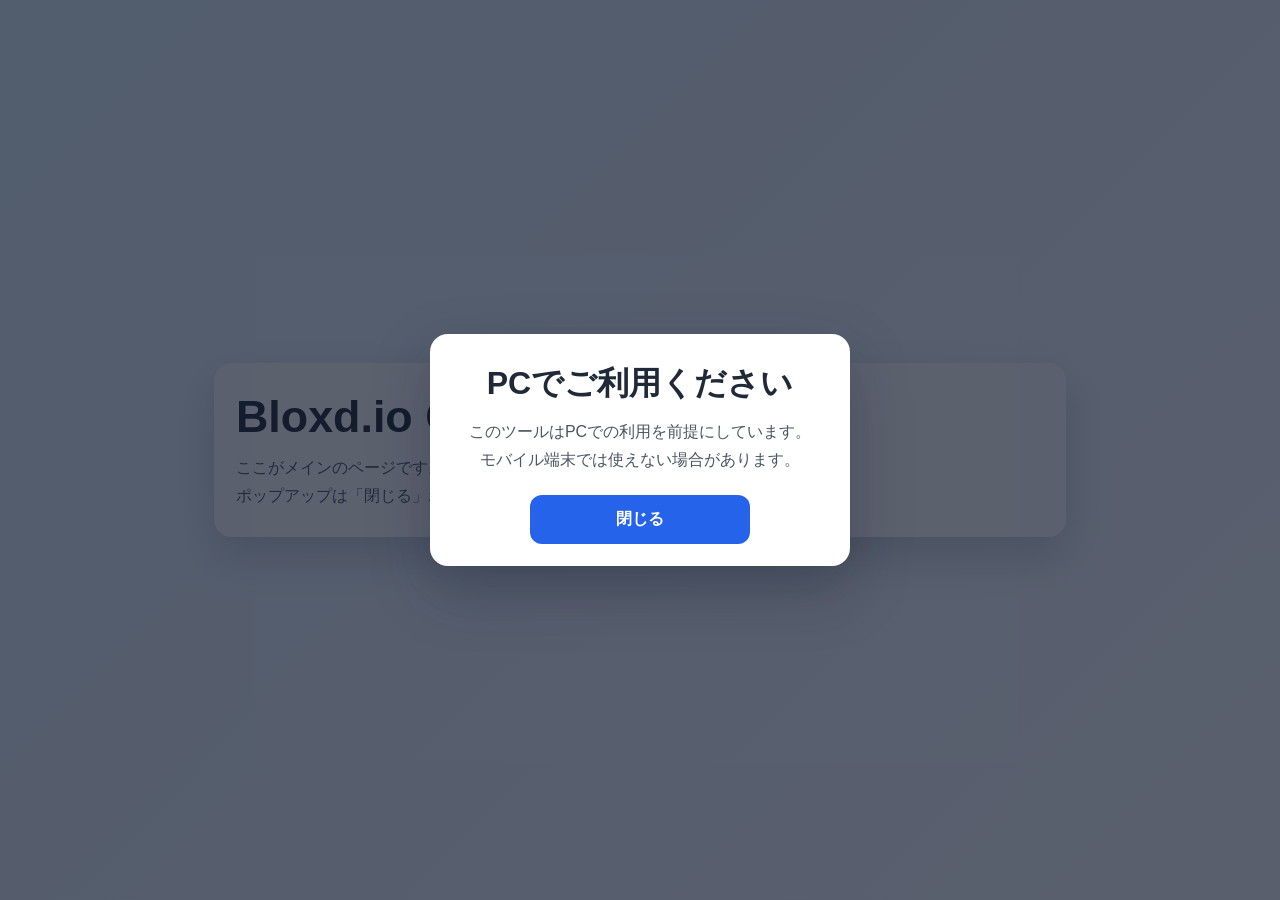
==== index.html @ bf08fa26 "Add a mobile-friendly closable popup warning without Esc key reliance" ====
<!doctype html>
<html lang="ja">
  <head>
    <meta charset="UTF-8" />
    <meta name="viewport" content="width=device-width, initial-scale=1.0" />
    <title>Bloxd.io Chat Translator</title>
    <style>
      :root {
        --bg1: #e0f2fe;
        --bg2: #f8fafc;
        --panel: #ffffff;
        --text: #1f2937;
        --muted: #4b5563;
        --accent: #2563eb;
        --accent-dark: #1d4ed8;
        --shadow: rgba(15, 23, 42, 0.18);
      }

      * { box-sizing: border-box; }

      html, body {
        margin: 0;
        padding: 0;
        width: 100%;
        min-height: 100%;
        font-family: -apple-system, BlinkMacSystemFont, "Segoe UI", sans-serif;
        background: linear-gradient(135deg, var(--bg1), var(--bg2));
        color: var(--text);
      }

      body {
        min-height: 100vh;
        display: flex;
        align-items: center;
        justify-content: center;
      }

      .app {
        width: min(100%, 900px);
        padding: 24px;
      }

      .card {
        background: rgba(255,255,255,0.9);
        border-radius: 18px;
        box-shadow: 0 20px 45px var(--shadow);
        padding: 28px 22px;
      }

      h1 {
        margin: 0 0 12px;
        font-size: clamp(1.8rem, 4vw, 2.8rem);
      }

      p {
        margin: 0;
        color: var(--muted);
        font-size: 1rem;
        line-height: 1.7;
      }

      .overlay {
        position: fixed;
        inset: 0;
        background: rgba(15, 23, 42, 0.68);
        display: flex;
        align-items: center;
        justify-content: center;
        padding: 20px;
        z-index: 9999;
      }

      .overlay.hidden {
        display: none;
      }

      .modal {
        width: min(420px, 100%);
        background: var(--panel);
        border-radius: 18px;
        box-shadow: 0 24px 60px rgba(15, 23, 42, 0.28);
        padding: 28px 22px 22px;
        text-align: center;
      }

      .modal h2 {
        margin: 0 0 12px;
        font-size: clamp(1.5rem, 4vw, 2rem);
        color: var(--text);
      }

      .modal p {
        margin: 0 0 22px;
        color: var(--muted);
      }

      .close-btn {
        display: inline-block;
        width: 100%;
        max-width: 220px;
        border: none;
        border-radius: 12px;
        background: var(--accent);
        color: #fff;
        font-size: 1rem;
        font-weight: 700;
        padding: 14px 18px;
        cursor: pointer;
        transition: background 0.2s ease, transform 0.12s ease;
        -webkit-tap-highlight-color: transparent;
      }

      .close-btn:active {
        transform: scale(0.98);
      }

      .close-btn:hover {
        background: var(--accent-dark);
      }
    </style>
  </head>
  <body>
    <div id="popup" class="overlay" aria-live="assertive">
      <div class="modal" role="dialog" aria-modal="true" aria-labelledby="popup-title">
        <h2 id="popup-title">PCでご利用ください</h2>
        <p>
          このツールはPCでの利用を前提にしています。<br />
          モバイル端末では使えない場合があります。
        </p>
        <button id="closePopup" class="close-btn" type="button">閉じる</button>
      </div>
    </div>

    <main class="app">
      <div class="card">
        <h1>Bloxd.io Chat Translator</h1>
        <p>
          ここがメインのページです。<br />
          ポップアップは「閉じる」ボタンで閉じられます。
        </p>
      </div>
    </main>

    <script>
      const popup = document.getElementById('popup');
      const closePopupBtn = document.getElementById('closePopup');

      function hidePopup() {
        popup.classList.add('hidden');
      }

      closePopupBtn.addEventListener('click', hidePopup);

      // モバイルではEscキーがないのでボタンのみで閉じられる設計にしています
      popup.addEventListener('click', (event) => {
        if (event.target === popup) {
          hidePopup();
        }
      });
    </script>
  </body>
</html>
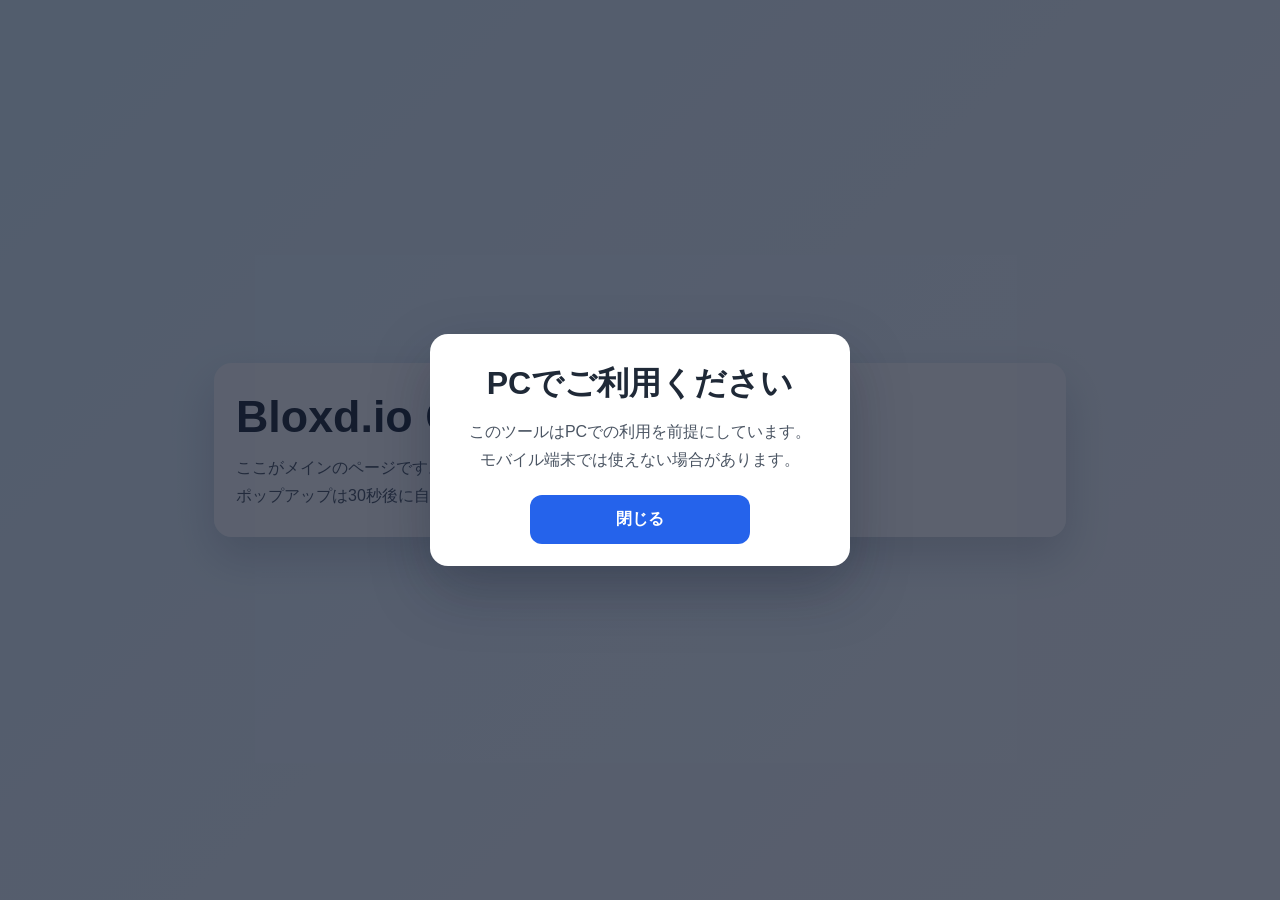
==== commit db864f40: "Make the warning popup disappear automatically after 30 seconds while keeping manual close support" ====
--- a/index.html
+++ b/index.html
@@ -136,7 +136,7 @@
         <h1>Bloxd.io Chat Translator</h1>
         <p>
           ここがメインのページです。<br />
-          ポップアップは「閉じる」ボタンで閉じられます。
+          ポップアップは30秒後に自動で閉じます。
         </p>
       </div>
     </main>
@@ -144,19 +144,26 @@
     <script>
       const popup = document.getElementById('popup');
       const closePopupBtn = document.getElementById('closePopup');
+      let hideTimer = null;
 
       function hidePopup() {
         popup.classList.add('hidden');
+        if (hideTimer) {
+          clearTimeout(hideTimer);
+        }
       }
 
       closePopupBtn.addEventListener('click', hidePopup);
 
-      // モバイルではEscキーがないのでボタンのみで閉じられる設計にしています
       popup.addEventListener('click', (event) => {
         if (event.target === popup) {
           hidePopup();
         }
       });
+
+      hideTimer = setTimeout(() => {
+        hidePopup();
+      }, 30000);
     </script>
   </body>
 </html>
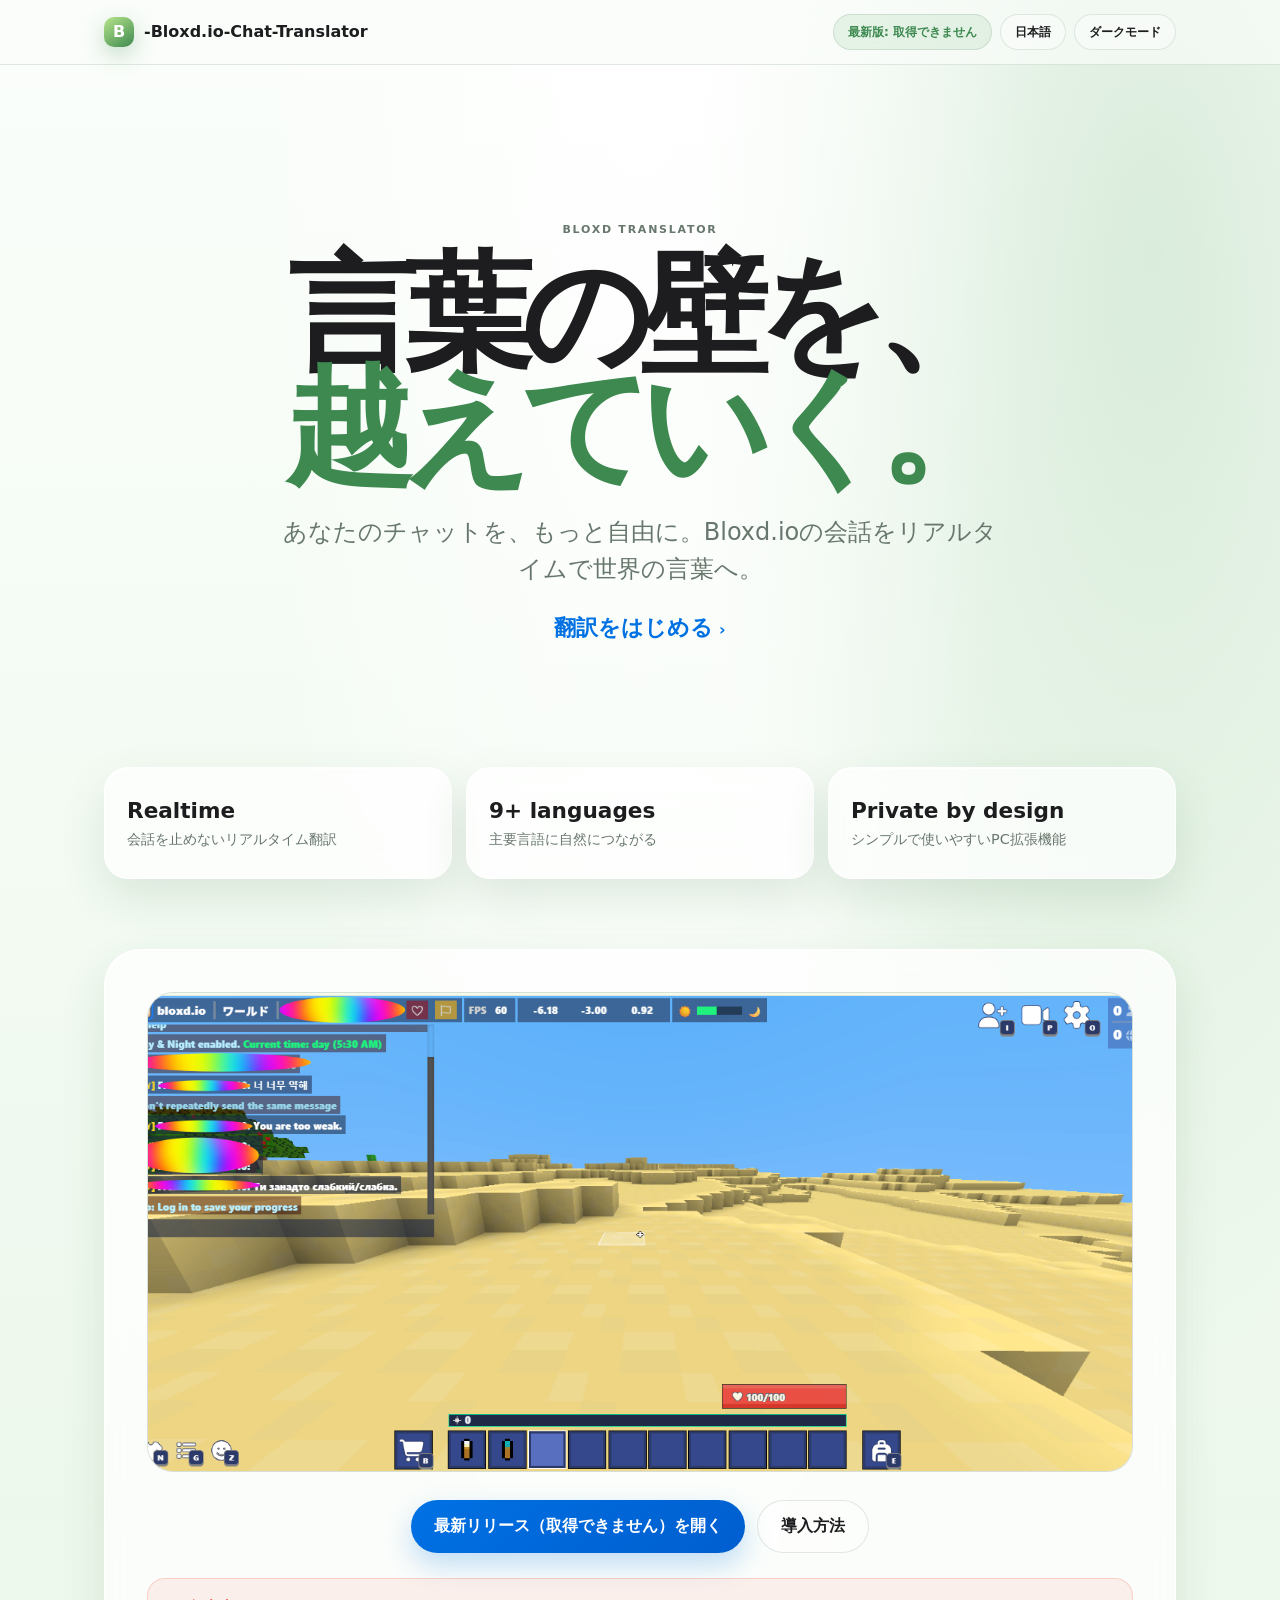
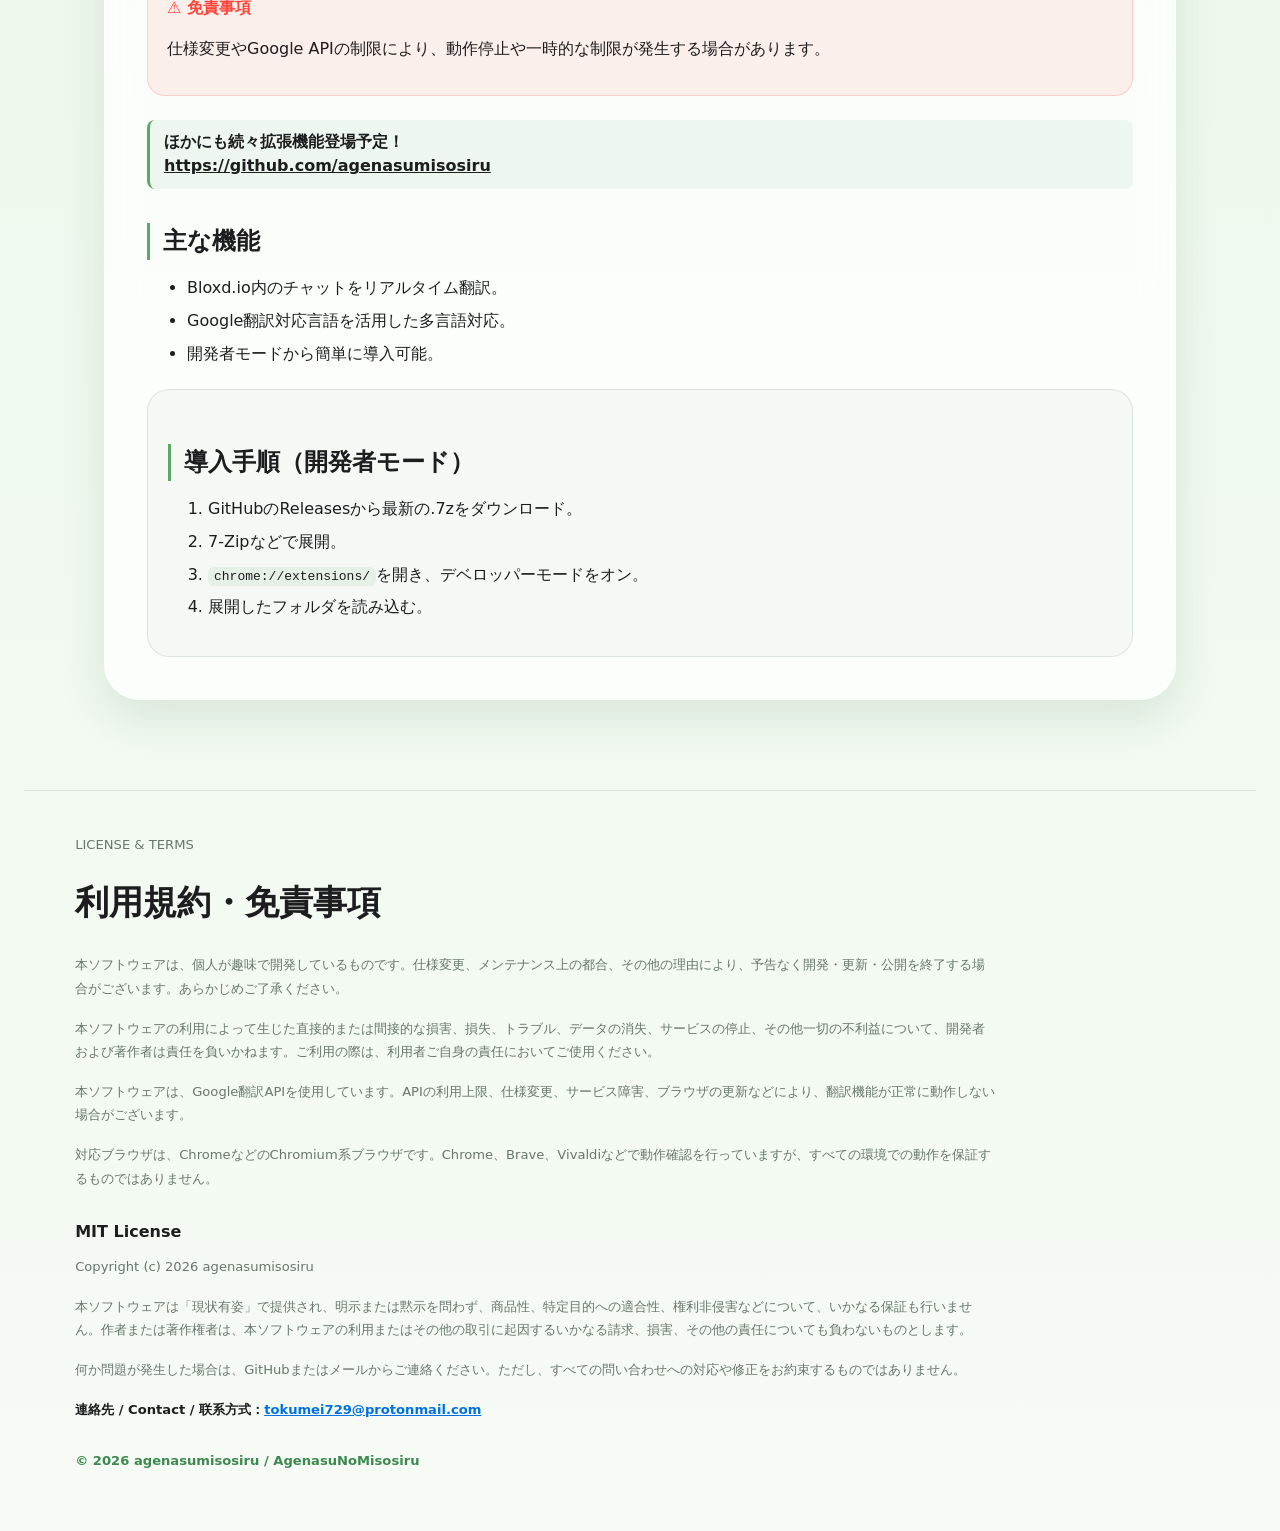
==== commit ec0ee7b5: "Refactor index.html for improved layout and design Updated HTML structure and styles for Bloxd.io Ch" ====
--- a/index.html
+++ b/index.html
@@ -1,169 +1 @@
-<!doctype html>
-<html lang="ja">
-  <head>
-    <meta charset="UTF-8" />
-    <meta name="viewport" content="width=device-width, initial-scale=1.0" />
-    <title>Bloxd.io Chat Translator</title>
-    <style>
-      :root {
-        --bg1: #e0f2fe;
-        --bg2: #f8fafc;
-        --panel: #ffffff;
-        --text: #1f2937;
-        --muted: #4b5563;
-        --accent: #2563eb;
-        --accent-dark: #1d4ed8;
-        --shadow: rgba(15, 23, 42, 0.18);
-      }
-
-      * { box-sizing: border-box; }
-
-      html, body {
-        margin: 0;
-        padding: 0;
-        width: 100%;
-        min-height: 100%;
-        font-family: -apple-system, BlinkMacSystemFont, "Segoe UI", sans-serif;
-        background: linear-gradient(135deg, var(--bg1), var(--bg2));
-        color: var(--text);
-      }
-
-      body {
-        min-height: 100vh;
-        display: flex;
-        align-items: center;
-        justify-content: center;
-      }
-
-      .app {
-        width: min(100%, 900px);
-        padding: 24px;
-      }
-
-      .card {
-        background: rgba(255,255,255,0.9);
-        border-radius: 18px;
-        box-shadow: 0 20px 45px var(--shadow);
-        padding: 28px 22px;
-      }
-
-      h1 {
-        margin: 0 0 12px;
-        font-size: clamp(1.8rem, 4vw, 2.8rem);
-      }
-
-      p {
-        margin: 0;
-        color: var(--muted);
-        font-size: 1rem;
-        line-height: 1.7;
-      }
-
-      .overlay {
-        position: fixed;
-        inset: 0;
-        background: rgba(15, 23, 42, 0.68);
-        display: flex;
-        align-items: center;
-        justify-content: center;
-        padding: 20px;
-        z-index: 9999;
-      }
-
-      .overlay.hidden {
-        display: none;
-      }
-
-      .modal {
-        width: min(420px, 100%);
-        background: var(--panel);
-        border-radius: 18px;
-        box-shadow: 0 24px 60px rgba(15, 23, 42, 0.28);
-        padding: 28px 22px 22px;
-        text-align: center;
-      }
-
-      .modal h2 {
-        margin: 0 0 12px;
-        font-size: clamp(1.5rem, 4vw, 2rem);
-        color: var(--text);
-      }
-
-      .modal p {
-        margin: 0 0 22px;
-        color: var(--muted);
-      }
-
-      .close-btn {
-        display: inline-block;
-        width: 100%;
-        max-width: 220px;
-        border: none;
-        border-radius: 12px;
-        background: var(--accent);
-        color: #fff;
-        font-size: 1rem;
-        font-weight: 700;
-        padding: 14px 18px;
-        cursor: pointer;
-        transition: background 0.2s ease, transform 0.12s ease;
-        -webkit-tap-highlight-color: transparent;
-      }
-
-      .close-btn:active {
-        transform: scale(0.98);
-      }
-
-      .close-btn:hover {
-        background: var(--accent-dark);
-      }
-    </style>
-  </head>
-  <body>
-    <div id="popup" class="overlay" aria-live="assertive">
-      <div class="modal" role="dialog" aria-modal="true" aria-labelledby="popup-title">
-        <h2 id="popup-title">PCでご利用ください</h2>
-        <p>
-          このツールはPCでの利用を前提にしています。<br />
-          モバイル端末では使えない場合があります。
-        </p>
-        <button id="closePopup" class="close-btn" type="button">閉じる</button>
-      </div>
-    </div>
-
-    <main class="app">
-      <div class="card">
-        <h1>Bloxd.io Chat Translator</h1>
-        <p>
-          ここがメインのページです。<br />
-          ポップアップは30秒後に自動で閉じます。
-        </p>
-      </div>
-    </main>
-
-    <script>
-      const popup = document.getElementById('popup');
-      const closePopupBtn = document.getElementById('closePopup');
-      let hideTimer = null;
-
-      function hidePopup() {
-        popup.classList.add('hidden');
-        if (hideTimer) {
-          clearTimeout(hideTimer);
-        }
-      }
-
-      closePopupBtn.addEventListener('click', hidePopup);
-
-      popup.addEventListener('click', (event) => {
-        if (event.target === popup) {
-          hidePopup();
-        }
-      });
-
-      hideTimer = setTimeout(() => {
-        hidePopup();
-      }, 30000);
-    </script>
-  </body>
-</html>
+<!doctype html><html lang="ja" data-lang="ja" data-theme="light"><head><meta charset="UTF-8"><meta name="viewport" content="width=device-width,initial-scale=1"><meta name="description" content="Bloxd.io Chat Translator - Bloxd.ioのチャット翻訳拡張機能"><title>Bloxd Translator</title><style>:root{--ink:#1d1d1f;--muted:#68776d;--bg:#f6fbf5;--surface:#fffB;--line:#1c4e2a1f;--grass:#5da866;--dark:#3d8950;--blue:#0071e3;--danger:#ff453a;--shadow:#275d321f}html[data-theme=dark]{--ink:#f5f5f7;--muted:#a7b7aa;--bg:#0b160e;--surface:#1c231dC7;--line:#dcffe125;--grass:#78c783;--dark:#4da85c;--shadow:#0000006b}*{box-sizing:border-box}html{scroll-behavior:smooth}body{margin:0;color:var(--ink);font-family:system-ui,-apple-system,"Segoe UI",sans-serif;line-height:1.55;background:radial-gradient(ellipse at 50% -12%,#fff,transparent 45%),radial-gradient(ellipse at 90% 8%,#5da86633,transparent 28%),linear-gradient(180deg,#fbfefb,#edf8ec 48%,var(--bg))}html[data-theme=dark] body{background:radial-gradient(ellipse at 90% 5%,#5da86633,transparent 30%),var(--bg)}body:before{content:"";position:fixed;inset:0;pointer-events:none;opacity:.12;background-image:radial-gradient(#14461e2e .6px,transparent .6px);background-size:6px 6px}a{color:inherit}button{font:inherit}img{display:block;max-width:100%}nav{position:sticky;top:0;z-index:20;background:#fafcfaad;border-bottom:1px solid var(--line);backdrop-filter:blur(18px)}html[data-theme=dark] nav{background:#080f0ab3}.nav-c{max-width:1120px;min-height:64px;margin:auto;padding:10px 24px;display:flex;align-items:center;justify-content:space-between;gap:12px}.brand{display:flex;align-items:center;gap:10px;font-weight:700}.brand-mark{display:grid;place-items:center;width:30px;height:30px;border-radius:10px;color:#fff;background:linear-gradient(145deg,#b6e58a,var(--dark));box-shadow:0 8px 22px #3d89504a}.nav-btns{display:flex;align-items:center;gap:8px;flex-wrap:wrap;justify-content:flex-end}.toggle,.latest{padding:8px 14px;border:1px solid var(--line);border-radius:999px;color:var(--ink);background:#fff6;font-size:12px;font-weight:600}.toggle{cursor:pointer;position:relative}.toggle:hover{background:#f0f0f0}.lang-menu{position:absolute;top:100%;right:0;margin-top:6px;background:var(--surface);border:1px solid var(--line);border-radius:12px;box-shadow:0 8px 24px var(--shadow);min-width:140px;z-index:1000;display:none}.lang-menu.active{display:block}.lang-option{display:block;width:100%;padding:10px 14px;border:none;background:none;color:var(--ink);text-align:left;cursor:pointer;font-size:12px;font-weight:500;transition:background .2s}.lang-option:hover{background:var(--line)}.lang-option.selected{background:var(--grass);color:#fff}.latest{color:var(--dark);background:#5da8661f;white-space:nowrap}.wrap{max-width:1120px;margin:auto}.hero{min-height:min(78vh,780px);padding:clamp(100px,16vh,190px) 24px 110px;text-align:center;display:grid;place-items:center;align-content:center}.eyebrow{margin:0 0 20px;color:var(--muted);font-size:11px;font-weight:700;letter-spacing:.16em}.hero h1{max-width:1000px;margin:0;font-size:clamp(3.5rem,10vw,9rem);line-height:.88;letter-spacing:-.09em}.hero h1 em{display:block;color:var(--dark);font-style:normal}.hero-copy{max-width:720px;margin:30px auto 22px;color:var(--muted);font-size:clamp(1.1rem,2.2vw,1.5rem)}.hero-link{color:var(--blue);font-weight:600;text-decoration:none}.hero-link span{font-size:1.4em}.feature-band{display:grid;grid-template-columns:repeat(3,1fr);gap:14px;padding:0 24px 70px}.stat,.card{border:1px solid #fffC;border-radius:24px;background:var(--surface);box-shadow:0 18px 45px var(--shadow),inset 0 1px #fffE;backdrop-filter:blur(16px)}.stat{padding:26px 22px}.stat strong{display:block;font-size:1.35rem}.stat span{color:var(--muted);font-size:.9rem}.card{margin:0 24px 90px;padding:clamp(20px,4vw,42px);border-radius:36px}.slide-box{position:relative;height:clamp(240px,42vw,480px);overflow:hidden;border-radius:26px;margin-bottom:28px;background:#0000000a;border:1px solid var(--line)}.slide-box img{position:absolute;inset:0;width:100%;height:100%;object-fit:cover;opacity:0;transition:opacity .8s}.slide-box img.active{opacity:1}.cta-row{display:flex;justify-content:center;flex-wrap:wrap;gap:12px;margin-bottom:25px}.btn{display:inline-flex;align-items:center;justify-content:center;padding:13px 23px;border-radius:999px;text-decoration:none;font-weight:700}.primary{color:#fff;background:linear-gradient(135deg,var(--blue),#005ecf);box-shadow:0 12px 28px #0071e33d}.secondary{border:1px solid var(--line);background:#fff6}.warn{padding:17px 19px;margin:24px 0;border-radius:18px;background:#ff453a14;border:1px solid #ff453a33}.warn strong{display:block;color:var(--danger)}h2{margin:34px 0 13px;padding-left:13px;border-left:3px solid var(--grass)}li{margin:8px 0}.install-list{margin-top:22px;padding:20px;border:1px solid var(--line);border-radius:22px;background:#00000006}code{padding:2px 6px;border-radius:6px;background:#5da8661c}.future-note{margin-top:18px;padding:10px 14px;border-left:3px solid var(--grass);border-radius:8px;background:#5da86614;color:var(--ink);font-weight:600}.site-footer{margin:0 24px 34px;padding:42px clamp(22px,4vw,54px) 8px;border-top:1px solid var(--line);color:var(--muted);font-size:.82rem;line-height:1.8}.site-footer h2{margin:0 0 20px;padding:0;border:0;color:var(--ink);font-size:clamp(1.5rem,3vw,2.1rem)}.site-footer h3{margin:28px 0 8px;color:var(--ink);font-size:1rem}.site-footer p{max-width:920px;margin:0 0 16px}.copyright{margin-top:28px!important;color:var(--dark);font-weight:600}.contact{color:var(--ink);font-weight:600}.contact a{color:var(--blue)}html[data-lang=ja] .lang-en,html[data-lang=ja] .lang-zh,html[data-lang=en] .lang-ja,html[data-lang=en] .lang-zh,html[data-lang=zh] .lang-ja,html[data-lang=zh] .lang-en{display:none!important}@media(max-width:700px){.nav-c{justify-content:center}.feature-band{grid-template-columns:1fr;padding-inline:16px}.card,.site-footer{margin-inline:16px}.card{padding:18px}.cta-row{flex-direction:column}.btn{width:100%}.hero{min-height:72vh;padding-inline:16px}.hero h1{font-size:clamp(3.4rem,18vw,5.8rem)}}@media(prefers-reduced-motion:reduce){*,*:before,*:after{animation-duration:.01ms!important;transition-duration:.01ms!important}}</style></head><body><nav><div class="nav-c"><div class="brand"><span class="brand-mark">B</span><span>-Bloxd.io-Chat-Translator</span></div><div class="nav-btns"><span class="latest" id="latestBadge">最新版: 読み込み中…</span><div style="position:relative"><button class="toggle" id="langBtn">English</button><div class="lang-menu" id="langMenu"><button class="lang-option" data-lang="ja">日本語</button><button class="lang-option" data-lang="en">English</button><button class="lang-option" data-lang="zh">中文 (简体)</button><button class="lang-option" data-lang="zh-TW">中文 (繁体)</button></div></div><button class="toggle" id="modeBtn">ダークモード</button></div></div></nav><main class="wrap"><section class="hero"><p class="eyebrow">BLOXD TRANSLATOR</p><h1><span class="lang-ja">言葉の壁を、</span><span class="lang-en">Break down the</span><span class="lang-zh">打破语言</span><em><span class="lang-ja">越えていく。</span><span class="lang-en">language barrier.</span><span class="lang-zh">的壁垒。</span></em></h1><p class="hero-copy lang-ja">あなたのチャットを、もっと自由に。Bloxd.ioの会話をリアルタイムで世界の言葉へ。</p><p class="hero-copy lang-en">Your chat, without boundaries. Translate conversations in Bloxd.io into the language of your world.</p><p class="hero-copy lang-zh">无边界的聊天。将Bloxd.io中的对话实时翻译成您的语言。</p><a class="hero-link" href="#product"><span class="lang-ja">翻訳をはじめる</span><span class="lang-en">Start translating</span><span class="lang-zh">开始翻译</span> ›</a></section><section class="feature-band" id="product"><div class="stat"><strong>Realtime</strong><span class="lang-ja">会話を止めないリアルタイム翻訳</span><span class="lang-en">Real-time translation that keeps conversations moving</span><span class="lang-zh">不中断对话的实时翻译</span></div><div class="stat"><strong>9+ languages</strong><span class="lang-ja">主要言語に自然につながる</span><span class="lang-en">Connect naturally across major languages</span><span class="lang-zh">自然连接多种主要语言</span></div><div class="stat"><strong>Private by design</strong><span class="lang-ja">シンプルで使いやすいPC拡張機能</span><span class="lang-en">A simple browser extension for desktop</span><span class="lang-zh">简单易用的桌面浏览器扩展</span></div></section><section class="card"><div class="slide-box" id="slideshow"><img src="png1.png" alt="Project screenshot 1" class="active"><img src="png2.png" alt="Project screenshot 2"></div><div class="cta-row"><a id="releaseLink" href="https://github.com/agenasumisosiru/-Bloxd.io-Chat-Translator/releases/latest" target="_blank" rel="noreferrer" class="btn primary lang-ja">最新リリースを開く</a><a id="releaseLinkEn" href="https://github.com/agenasumisosiru/-Bloxd.io-Chat-Translator/releases/latest" target="_blank" rel="noreferrer" class="btn primary lang-en">Open Latest Release</a><a id="releaseLinkZh" href="https://github.com/agenasumisosiru/-Bloxd.io-Chat-Translator/releases/latest" target="_blank" rel="noreferrer" class="btn primary lang-zh">打开最新版本</a><a href="#install" class="btn secondary"><span class="lang-ja">導入方法</span><span class="lang-en">How to install</span><span class="lang-zh">安装方法</span></a></div><div class="warn"><strong class="lang-ja">⚠️ 免責事項</strong><strong class="lang-en">⚠️ Disclaimer</strong><strong class="lang-zh">⚠️ 免责声明</strong><p class="lang-ja">仕様変更やGoogle APIの制限により、動作停止や一時的な制限が発生する場合があります。</p><p class="lang-en">Due to specification changes or Google API restrictions, service interruptions or temporary limitations may occur.</p><p class="lang-zh">由于规格变更或Google API限制，可能会发生服务中断或临时限制。</p></div><div class="future-note"><span class="lang-ja">ほかにも続々拡張機能登場予定！</span><span class="lang-en">More extensions are coming soon!</span><span class="lang-zh">更多扩展功能即将推出！</span><br><a href="https://github.com/agenasumisosiru" target="_blank" rel="noreferrer">https://github.com/agenasumisosiru</a></div><h2><span class="lang-ja">主な機能</span><span class="lang-en">Key Features</span><span class="lang-zh">主要功能</span></h2><ul><li class="lang-ja">Bloxd.io内のチャットをリアルタイム翻訳。</li><li class="lang-en">Real-time translation of chats within Bloxd.io.</li><li class="lang-zh">Bloxd.io内の聊天实时翻译。</li><li class="lang-ja">Google翻訳対応言語を活用した多言語対応。</li><li class="lang-en">Multi-language support using Google Translate API.</li><li class="lang-zh">利用Google翻译支持的语言进行多语言支持。</li><li class="lang-ja">開発者モードから簡単に導入可能。</li><li class="lang-en">Easy installation from developer mode.</li><li class="lang-zh">可从开发者模式轻松安装。</li></ul><div id="install" class="install-list"><h2><span class="lang-ja">導入手順（開発者モード）</span><span class="lang-en">Installation Instructions (Developer Mode)</span><span class="lang-zh">安装步骤（开发者模式）</span></h2><ol><li class="lang-ja">GitHubのReleasesから最新の.7zをダウンロード。</li><li class="lang-en">Download the latest .7z from GitHub Releases.</li><li class="lang-zh">从GitHub版本页面下载最新的.7z文件。</li><li class="lang-ja">7-Zipなどで展開。</li><li class="lang-en">Extract it using 7-Zip or similar software.</li><li class="lang-zh">使用7-Zip或类似软件解压。</li><li class="lang-ja"><code>chrome://extensions/</code>を開き、デベロッパーモードをオン。</li><li class="lang-en">Open <code>chrome://extensions/</code> and enable Developer mode.</li><li class="lang-zh">打开<code>chrome://extensions/</code>并启用开发者模式。</li><li class="lang-ja">展開したフォルダを読み込む。</li><li class="lang-en">Load the extracted folder.</li><li class="lang-zh">加载解压的文件夹。</li></ol></div></section></main><footer class="site-footer" aria-labelledby="terms-title"><p class="footer-kicker">LICENSE &amp; TERMS</p><h2 id="terms-title"><span class="lang-ja">利用規約・免責事項</span><span class="lang-en">Terms of Use and Disclaimer</span><span class="lang-zh">使用条款和免责声明</span></h2><p class="lang-ja">本ソフトウェアは、個人が趣味で開発しているものです。仕様変更、メンテナンス上の都合、その他の理由により、予告なく開発・更新・公開を終了する場合がございます。あらかじめご了承ください。</p><p class="lang-en">This software is developed by an individual as a hobby. Development, updates, and publication may be terminated without notice due to specification changes, maintenance reasons, or other factors.</p><p class="lang-zh">本软件由个人爱好者开发。由于规格变更、维护原因或其他因素，开发、更新和发布可能会在没有通知的情况下终止。</p><p class="lang-ja">本ソフトウェアの利用によって生じた直接的または間接的な損害、損失、トラブル、データの消失、サービスの停止、その他一切の不利益について、開発者および著作者は責任を負いかねます。ご利用の際は、利用者ご自身の責任においてご使用ください。</p><p class="lang-en">The developer and author are not responsible for any direct or indirect damage, loss, trouble, data loss, service interruption, or other disadvantages caused by the use of this software. Use at your own risk.</p><p class="lang-zh">开发者和作者不对使用本软件引起的任何直接或间接损害、损失、麻烦、数据丢失、服务中断或其他不利因素承担责任。使用风险自负。</p><p class="lang-ja">本ソフトウェアは、Google翻訳APIを使用しています。APIの利用上限、仕様変更、サービス障害、ブラウザの更新などにより、翻訳機能が正常に動作しない場合がございます。</p><p class="lang-en">This software uses the Google Translate API. The translation function may not work properly due to API usage limits, specification changes, service disruptions, browser updates, etc.</p><p class="lang-zh">本软件使用Google翻译API。由于API使用限制、规格变更、服务中断、浏览器更新等原因，翻译功能可能无法正常工作。</p><p class="lang-ja">対応ブラウザは、ChromeなどのChromium系ブラウザです。Chrome、Brave、Vivaldiなどで動作確認を行っていますが、すべての環境での動作を保証するものではありません。</p><p class="lang-en">Supported browsers are Chromium-based browsers such as Chrome. We have confirmed operation on Chrome, Brave, Vivaldi, and others, but do not guarantee operation in all environments.</p><p class="lang-zh">支持的浏览器是Chromium系浏览器，如Chrome。我们已在Chrome、Brave、Vivaldi等上进行了测试，但不保证在所有环境中都能正常工作。</p><h3>MIT License</h3><p>Copyright (c) 2026 agenasumisosiru</p><p class="lang-ja">本ソフトウェアは「現状有姿」で提供され、明示または黙示を問わず、商品性、特定目的への適合性、権利非侵害などについて、いかなる保証も行いません。作者または著作権者は、本ソフトウェアの利用またはその他の取引に起因するいかなる請求、損害、その他の責任についても負わないものとします。</p><p class="lang-en">This software is provided "as is" without any warranty, express or implied, including but not limited to merchantability, fitness for a particular purpose, and non-infringement. The author or copyright holder shall not be liable for any claims, damages, or other liabilities arising from the use of this software or other transactions.</p><p class="lang-zh">本软件按"现状"提供，不提供任何明示或暗示的保证，包括但不限于对适销性、特定目的的适用性和非侵权性的保证。作者或版权所有者对因使用本软件或其他交易引起的任何索赔、损害或其他责任不承担任何责任。</p><p class="lang-ja">何か問題が発生した場合は、GitHubまたはメールからご連絡ください。ただし、すべての問い合わせへの対応や修正をお約束するものではありません。</p><p class="lang-en">If you encounter any issues, please contact us via GitHub or email. However, we do not guarantee responses to all inquiries or fixes.</p><p class="lang-zh">如果遇到任何问题，请通过GitHub或电子邮件与我们联系。但是，我们不保证对所有查询的响应或修复。</p><p class="contact">連絡先 / Contact / 联系方式：<a href="mailto:tokumei729@protonmail.com">tokumei729@protonmail.com</a></p><p class="copyright">© 2026 agenasumisosiru / AgenasuNoMisosiru</p></footer><script>const repo='agenasumisosiru/-Bloxd.io-Chat-Translator',releaseUrl=`https://github.com/${repo}/releases/latest`,root=document.documentElement,badge=document.getElementById('latestBadge'),releaseLinks={ja:document.getElementById('releaseLink'),en:document.getElementById('releaseLinkEn'),zh:document.getElementById('releaseLinkZh')},langMenu=document.getElementById('langMenu'),langOptions=document.querySelectorAll('.lang-option');function setTheme(t){root.dataset.theme=t;document.getElementById('modeBtn').textContent=t==='dark'?'ライトモード':'ダークモード'}function setLanguage(l){root.dataset.lang=l;root.lang=l;const labels={ja:'日本語',en:'English',zh:'中文'};document.getElementById('langBtn').textContent=labels[l]||l;langMenu.classList.remove('active');langOptions.forEach(opt=>{opt.classList.toggle('selected',opt.dataset.lang===l)})}function update(v){const x=v||'取得できません';badge.textContent=`最新版: ${x}`;releaseLinks.ja.textContent=`最新リリース（${x}）を開く`;releaseLinks.en.textContent=`Open Latest Release (${x})`;releaseLinks.zh.textContent=`打开最新版本 (${x})`;Object.values(releaseLinks).forEach(link=>{link.href=releaseUrl})}document.getElementById('langBtn').onclick=(e)=>{e.stopPropagation();langMenu.classList.toggle('active')};langOptions.forEach(option=>{option.onclick=()=>setLanguage(option.dataset.lang)});document.getElementById('modeBtn').onclick=()=>setTheme(root.dataset.theme==='dark'?'light':'dark');document.addEventListener('click',(e)=>{if(!e.target.closest('#langBtn')&&!e.target.closest('.lang-menu')){langMenu.classList.remove('active')}});setTheme(matchMedia('(prefers-color-scheme: dark)').matches?'dark':'light');setLanguage('ja');fetch(`https://api.github.com/repos/${repo}/releases/latest`,{headers:{Accept:'application/vnd.github+json'},cache:'no-store'}).then(r=>r.ok?r.json():null).then(x=>update(x?.tag_name)).catch(()=>update(null));const images=[...document.querySelectorAll('#slideshow img')];let i=0;if(images.length>1)setInterval(()=>{images[i].classList.remove('active');i=(i+1)%images.length;images[i].classList.add('active')},3500);</script></body></html>
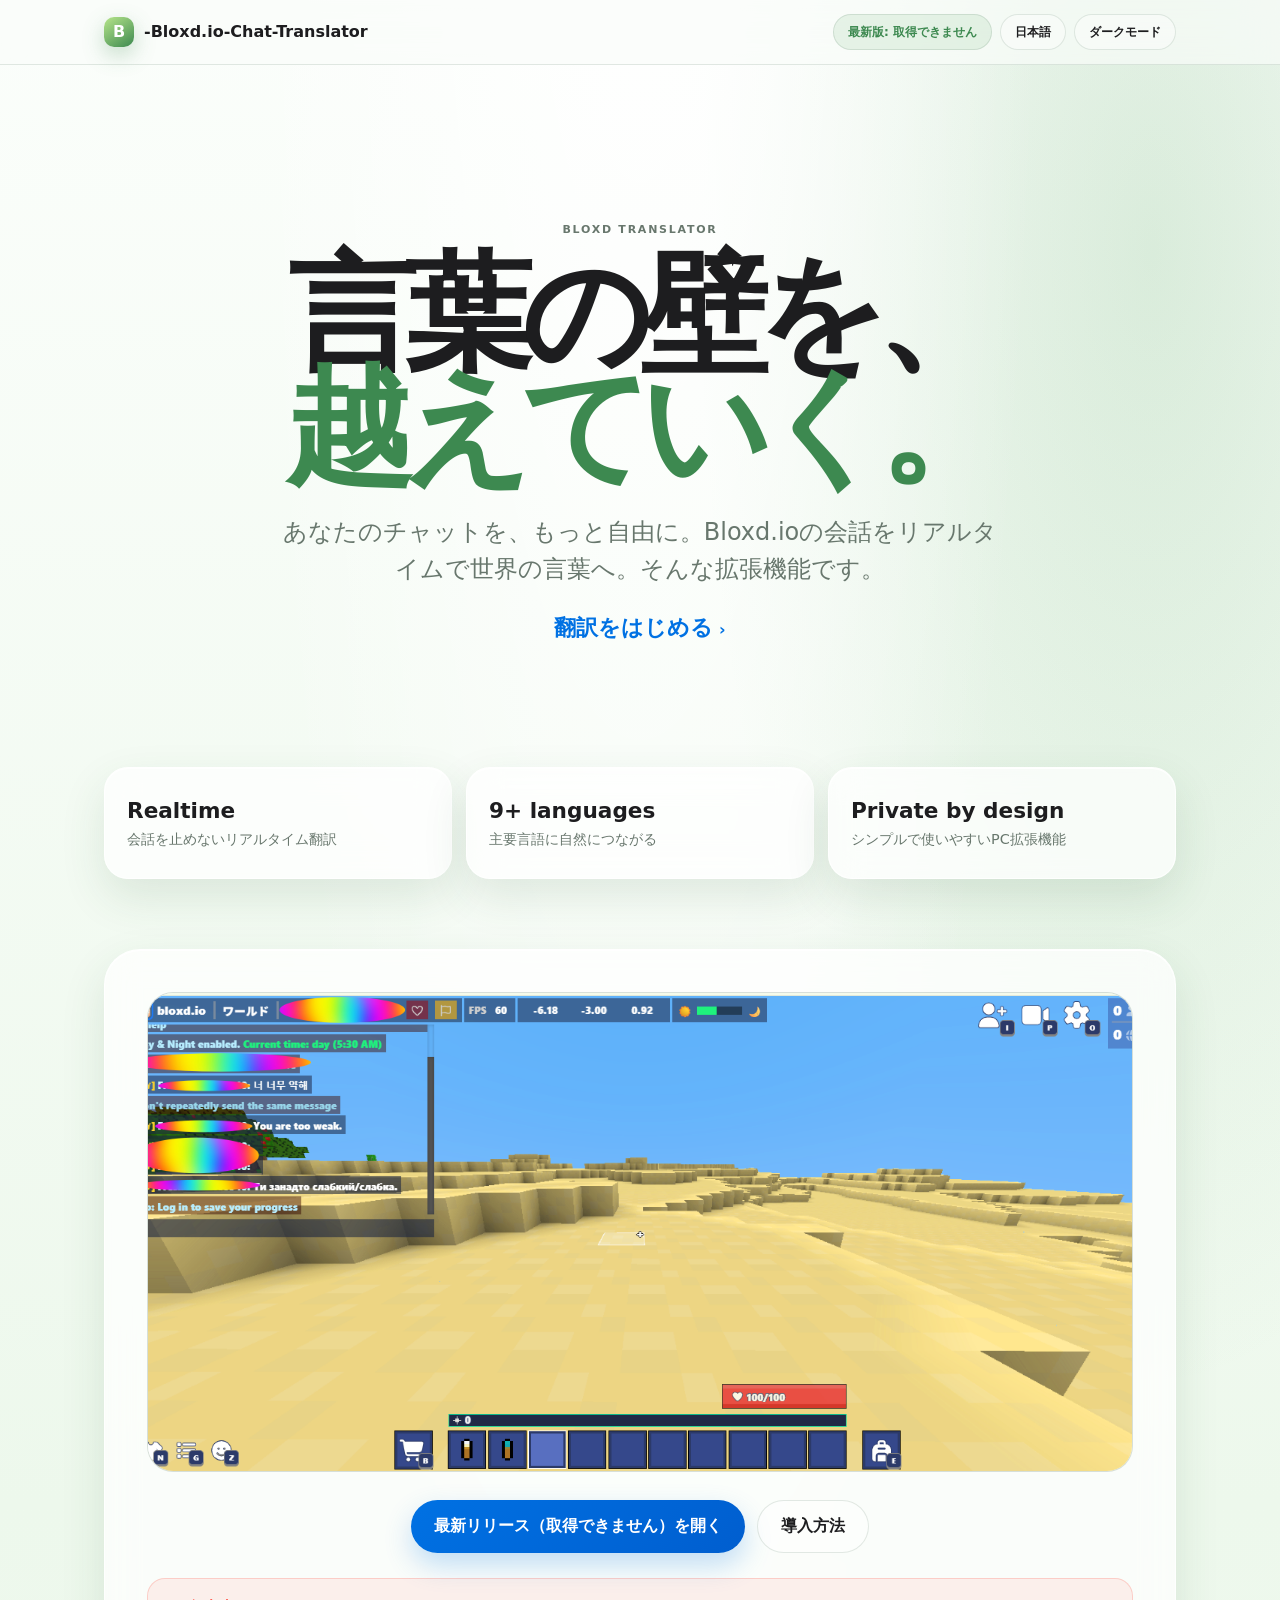
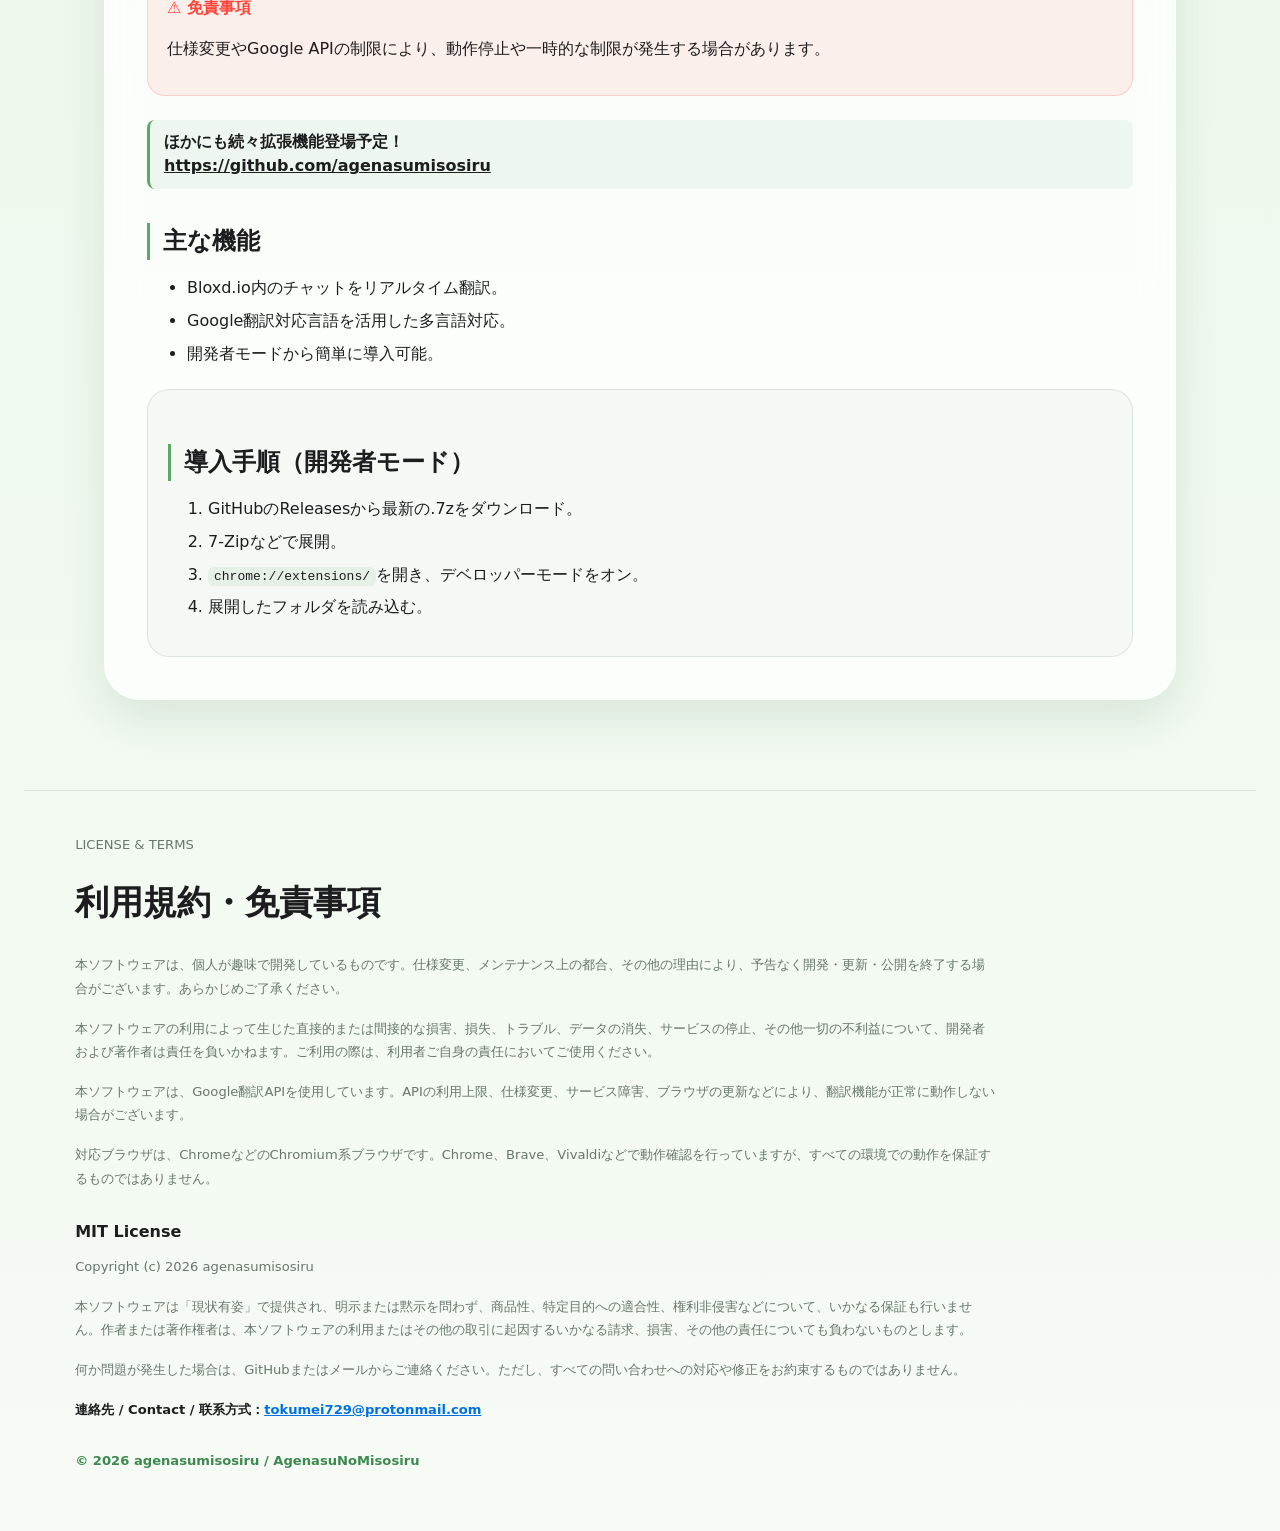
==== commit 6124f7d9: "github pageを変更しました" ====
--- a/index.html
+++ b/index.html
@@ -1 +1,721 @@
-<!doctype html><html lang="ja" data-lang="ja" data-theme="light"><head><meta charset="UTF-8"><meta name="viewport" content="width=device-width,initial-scale=1"><meta name="description" content="Bloxd.io Chat Translator - Bloxd.ioのチャット翻訳拡張機能"><title>Bloxd Translator</title><style>:root{--ink:#1d1d1f;--muted:#68776d;--bg:#f6fbf5;--surface:#fffB;--line:#1c4e2a1f;--grass:#5da866;--dark:#3d8950;--blue:#0071e3;--danger:#ff453a;--shadow:#275d321f}html[data-theme=dark]{--ink:#f5f5f7;--muted:#a7b7aa;--bg:#0b160e;--surface:#1c231dC7;--line:#dcffe125;--grass:#78c783;--dark:#4da85c;--shadow:#0000006b}*{box-sizing:border-box}html{scroll-behavior:smooth}body{margin:0;color:var(--ink);font-family:system-ui,-apple-system,"Segoe UI",sans-serif;line-height:1.55;background:radial-gradient(ellipse at 50% -12%,#fff,transparent 45%),radial-gradient(ellipse at 90% 8%,#5da86633,transparent 28%),linear-gradient(180deg,#fbfefb,#edf8ec 48%,var(--bg))}html[data-theme=dark] body{background:radial-gradient(ellipse at 90% 5%,#5da86633,transparent 30%),var(--bg)}body:before{content:"";position:fixed;inset:0;pointer-events:none;opacity:.12;background-image:radial-gradient(#14461e2e .6px,transparent .6px);background-size:6px 6px}a{color:inherit}button{font:inherit}img{display:block;max-width:100%}nav{position:sticky;top:0;z-index:20;background:#fafcfaad;border-bottom:1px solid var(--line);backdrop-filter:blur(18px)}html[data-theme=dark] nav{background:#080f0ab3}.nav-c{max-width:1120px;min-height:64px;margin:auto;padding:10px 24px;display:flex;align-items:center;justify-content:space-between;gap:12px}.brand{display:flex;align-items:center;gap:10px;font-weight:700}.brand-mark{display:grid;place-items:center;width:30px;height:30px;border-radius:10px;color:#fff;background:linear-gradient(145deg,#b6e58a,var(--dark));box-shadow:0 8px 22px #3d89504a}.nav-btns{display:flex;align-items:center;gap:8px;flex-wrap:wrap;justify-content:flex-end}.toggle,.latest{padding:8px 14px;border:1px solid var(--line);border-radius:999px;color:var(--ink);background:#fff6;font-size:12px;font-weight:600}.toggle{cursor:pointer;position:relative}.toggle:hover{background:#f0f0f0}.lang-menu{position:absolute;top:100%;right:0;margin-top:6px;background:var(--surface);border:1px solid var(--line);border-radius:12px;box-shadow:0 8px 24px var(--shadow);min-width:140px;z-index:1000;display:none}.lang-menu.active{display:block}.lang-option{display:block;width:100%;padding:10px 14px;border:none;background:none;color:var(--ink);text-align:left;cursor:pointer;font-size:12px;font-weight:500;transition:background .2s}.lang-option:hover{background:var(--line)}.lang-option.selected{background:var(--grass);color:#fff}.latest{color:var(--dark);background:#5da8661f;white-space:nowrap}.wrap{max-width:1120px;margin:auto}.hero{min-height:min(78vh,780px);padding:clamp(100px,16vh,190px) 24px 110px;text-align:center;display:grid;place-items:center;align-content:center}.eyebrow{margin:0 0 20px;color:var(--muted);font-size:11px;font-weight:700;letter-spacing:.16em}.hero h1{max-width:1000px;margin:0;font-size:clamp(3.5rem,10vw,9rem);line-height:.88;letter-spacing:-.09em}.hero h1 em{display:block;color:var(--dark);font-style:normal}.hero-copy{max-width:720px;margin:30px auto 22px;color:var(--muted);font-size:clamp(1.1rem,2.2vw,1.5rem)}.hero-link{color:var(--blue);font-weight:600;text-decoration:none}.hero-link span{font-size:1.4em}.feature-band{display:grid;grid-template-columns:repeat(3,1fr);gap:14px;padding:0 24px 70px}.stat,.card{border:1px solid #fffC;border-radius:24px;background:var(--surface);box-shadow:0 18px 45px var(--shadow),inset 0 1px #fffE;backdrop-filter:blur(16px)}.stat{padding:26px 22px}.stat strong{display:block;font-size:1.35rem}.stat span{color:var(--muted);font-size:.9rem}.card{margin:0 24px 90px;padding:clamp(20px,4vw,42px);border-radius:36px}.slide-box{position:relative;height:clamp(240px,42vw,480px);overflow:hidden;border-radius:26px;margin-bottom:28px;background:#0000000a;border:1px solid var(--line)}.slide-box img{position:absolute;inset:0;width:100%;height:100%;object-fit:cover;opacity:0;transition:opacity .8s}.slide-box img.active{opacity:1}.cta-row{display:flex;justify-content:center;flex-wrap:wrap;gap:12px;margin-bottom:25px}.btn{display:inline-flex;align-items:center;justify-content:center;padding:13px 23px;border-radius:999px;text-decoration:none;font-weight:700}.primary{color:#fff;background:linear-gradient(135deg,var(--blue),#005ecf);box-shadow:0 12px 28px #0071e33d}.secondary{border:1px solid var(--line);background:#fff6}.warn{padding:17px 19px;margin:24px 0;border-radius:18px;background:#ff453a14;border:1px solid #ff453a33}.warn strong{display:block;color:var(--danger)}h2{margin:34px 0 13px;padding-left:13px;border-left:3px solid var(--grass)}li{margin:8px 0}.install-list{margin-top:22px;padding:20px;border:1px solid var(--line);border-radius:22px;background:#00000006}code{padding:2px 6px;border-radius:6px;background:#5da8661c}.future-note{margin-top:18px;padding:10px 14px;border-left:3px solid var(--grass);border-radius:8px;background:#5da86614;color:var(--ink);font-weight:600}.site-footer{margin:0 24px 34px;padding:42px clamp(22px,4vw,54px) 8px;border-top:1px solid var(--line);color:var(--muted);font-size:.82rem;line-height:1.8}.site-footer h2{margin:0 0 20px;padding:0;border:0;color:var(--ink);font-size:clamp(1.5rem,3vw,2.1rem)}.site-footer h3{margin:28px 0 8px;color:var(--ink);font-size:1rem}.site-footer p{max-width:920px;margin:0 0 16px}.copyright{margin-top:28px!important;color:var(--dark);font-weight:600}.contact{color:var(--ink);font-weight:600}.contact a{color:var(--blue)}html[data-lang=ja] .lang-en,html[data-lang=ja] .lang-zh,html[data-lang=en] .lang-ja,html[data-lang=en] .lang-zh,html[data-lang=zh] .lang-ja,html[data-lang=zh] .lang-en{display:none!important}@media(max-width:700px){.nav-c{justify-content:center}.feature-band{grid-template-columns:1fr;padding-inline:16px}.card,.site-footer{margin-inline:16px}.card{padding:18px}.cta-row{flex-direction:column}.btn{width:100%}.hero{min-height:72vh;padding-inline:16px}.hero h1{font-size:clamp(3.4rem,18vw,5.8rem)}}@media(prefers-reduced-motion:reduce){*,*:before,*:after{animation-duration:.01ms!important;transition-duration:.01ms!important}}</style></head><body><nav><div class="nav-c"><div class="brand"><span class="brand-mark">B</span><span>-Bloxd.io-Chat-Translator</span></div><div class="nav-btns"><span class="latest" id="latestBadge">最新版: 読み込み中…</span><div style="position:relative"><button class="toggle" id="langBtn">English</button><div class="lang-menu" id="langMenu"><button class="lang-option" data-lang="ja">日本語</button><button class="lang-option" data-lang="en">English</button><button class="lang-option" data-lang="zh">中文 (简体)</button><button class="lang-option" data-lang="zh-TW">中文 (繁体)</button></div></div><button class="toggle" id="modeBtn">ダークモード</button></div></div></nav><main class="wrap"><section class="hero"><p class="eyebrow">BLOXD TRANSLATOR</p><h1><span class="lang-ja">言葉の壁を、</span><span class="lang-en">Break down the</span><span class="lang-zh">打破语言</span><em><span class="lang-ja">越えていく。</span><span class="lang-en">language barrier.</span><span class="lang-zh">的壁垒。</span></em></h1><p class="hero-copy lang-ja">あなたのチャットを、もっと自由に。Bloxd.ioの会話をリアルタイムで世界の言葉へ。</p><p class="hero-copy lang-en">Your chat, without boundaries. Translate conversations in Bloxd.io into the language of your world.</p><p class="hero-copy lang-zh">无边界的聊天。将Bloxd.io中的对话实时翻译成您的语言。</p><a class="hero-link" href="#product"><span class="lang-ja">翻訳をはじめる</span><span class="lang-en">Start translating</span><span class="lang-zh">开始翻译</span> ›</a></section><section class="feature-band" id="product"><div class="stat"><strong>Realtime</strong><span class="lang-ja">会話を止めないリアルタイム翻訳</span><span class="lang-en">Real-time translation that keeps conversations moving</span><span class="lang-zh">不中断对话的实时翻译</span></div><div class="stat"><strong>9+ languages</strong><span class="lang-ja">主要言語に自然につながる</span><span class="lang-en">Connect naturally across major languages</span><span class="lang-zh">自然连接多种主要语言</span></div><div class="stat"><strong>Private by design</strong><span class="lang-ja">シンプルで使いやすいPC拡張機能</span><span class="lang-en">A simple browser extension for desktop</span><span class="lang-zh">简单易用的桌面浏览器扩展</span></div></section><section class="card"><div class="slide-box" id="slideshow"><img src="png1.png" alt="Project screenshot 1" class="active"><img src="png2.png" alt="Project screenshot 2"></div><div class="cta-row"><a id="releaseLink" href="https://github.com/agenasumisosiru/-Bloxd.io-Chat-Translator/releases/latest" target="_blank" rel="noreferrer" class="btn primary lang-ja">最新リリースを開く</a><a id="releaseLinkEn" href="https://github.com/agenasumisosiru/-Bloxd.io-Chat-Translator/releases/latest" target="_blank" rel="noreferrer" class="btn primary lang-en">Open Latest Release</a><a id="releaseLinkZh" href="https://github.com/agenasumisosiru/-Bloxd.io-Chat-Translator/releases/latest" target="_blank" rel="noreferrer" class="btn primary lang-zh">打开最新版本</a><a href="#install" class="btn secondary"><span class="lang-ja">導入方法</span><span class="lang-en">How to install</span><span class="lang-zh">安装方法</span></a></div><div class="warn"><strong class="lang-ja">⚠️ 免責事項</strong><strong class="lang-en">⚠️ Disclaimer</strong><strong class="lang-zh">⚠️ 免责声明</strong><p class="lang-ja">仕様変更やGoogle APIの制限により、動作停止や一時的な制限が発生する場合があります。</p><p class="lang-en">Due to specification changes or Google API restrictions, service interruptions or temporary limitations may occur.</p><p class="lang-zh">由于规格变更或Google API限制，可能会发生服务中断或临时限制。</p></div><div class="future-note"><span class="lang-ja">ほかにも続々拡張機能登場予定！</span><span class="lang-en">More extensions are coming soon!</span><span class="lang-zh">更多扩展功能即将推出！</span><br><a href="https://github.com/agenasumisosiru" target="_blank" rel="noreferrer">https://github.com/agenasumisosiru</a></div><h2><span class="lang-ja">主な機能</span><span class="lang-en">Key Features</span><span class="lang-zh">主要功能</span></h2><ul><li class="lang-ja">Bloxd.io内のチャットをリアルタイム翻訳。</li><li class="lang-en">Real-time translation of chats within Bloxd.io.</li><li class="lang-zh">Bloxd.io内の聊天实时翻译。</li><li class="lang-ja">Google翻訳対応言語を活用した多言語対応。</li><li class="lang-en">Multi-language support using Google Translate API.</li><li class="lang-zh">利用Google翻译支持的语言进行多语言支持。</li><li class="lang-ja">開発者モードから簡単に導入可能。</li><li class="lang-en">Easy installation from developer mode.</li><li class="lang-zh">可从开发者模式轻松安装。</li></ul><div id="install" class="install-list"><h2><span class="lang-ja">導入手順（開発者モード）</span><span class="lang-en">Installation Instructions (Developer Mode)</span><span class="lang-zh">安装步骤（开发者模式）</span></h2><ol><li class="lang-ja">GitHubのReleasesから最新の.7zをダウンロード。</li><li class="lang-en">Download the latest .7z from GitHub Releases.</li><li class="lang-zh">从GitHub版本页面下载最新的.7z文件。</li><li class="lang-ja">7-Zipなどで展開。</li><li class="lang-en">Extract it using 7-Zip or similar software.</li><li class="lang-zh">使用7-Zip或类似软件解压。</li><li class="lang-ja"><code>chrome://extensions/</code>を開き、デベロッパーモードをオン。</li><li class="lang-en">Open <code>chrome://extensions/</code> and enable Developer mode.</li><li class="lang-zh">打开<code>chrome://extensions/</code>并启用开发者模式。</li><li class="lang-ja">展開したフォルダを読み込む。</li><li class="lang-en">Load the extracted folder.</li><li class="lang-zh">加载解压的文件夹。</li></ol></div></section></main><footer class="site-footer" aria-labelledby="terms-title"><p class="footer-kicker">LICENSE &amp; TERMS</p><h2 id="terms-title"><span class="lang-ja">利用規約・免責事項</span><span class="lang-en">Terms of Use and Disclaimer</span><span class="lang-zh">使用条款和免责声明</span></h2><p class="lang-ja">本ソフトウェアは、個人が趣味で開発しているものです。仕様変更、メンテナンス上の都合、その他の理由により、予告なく開発・更新・公開を終了する場合がございます。あらかじめご了承ください。</p><p class="lang-en">This software is developed by an individual as a hobby. Development, updates, and publication may be terminated without notice due to specification changes, maintenance reasons, or other factors.</p><p class="lang-zh">本软件由个人爱好者开发。由于规格变更、维护原因或其他因素，开发、更新和发布可能会在没有通知的情况下终止。</p><p class="lang-ja">本ソフトウェアの利用によって生じた直接的または間接的な損害、損失、トラブル、データの消失、サービスの停止、その他一切の不利益について、開発者および著作者は責任を負いかねます。ご利用の際は、利用者ご自身の責任においてご使用ください。</p><p class="lang-en">The developer and author are not responsible for any direct or indirect damage, loss, trouble, data loss, service interruption, or other disadvantages caused by the use of this software. Use at your own risk.</p><p class="lang-zh">开发者和作者不对使用本软件引起的任何直接或间接损害、损失、麻烦、数据丢失、服务中断或其他不利因素承担责任。使用风险自负。</p><p class="lang-ja">本ソフトウェアは、Google翻訳APIを使用しています。APIの利用上限、仕様変更、サービス障害、ブラウザの更新などにより、翻訳機能が正常に動作しない場合がございます。</p><p class="lang-en">This software uses the Google Translate API. The translation function may not work properly due to API usage limits, specification changes, service disruptions, browser updates, etc.</p><p class="lang-zh">本软件使用Google翻译API。由于API使用限制、规格变更、服务中断、浏览器更新等原因，翻译功能可能无法正常工作。</p><p class="lang-ja">対応ブラウザは、ChromeなどのChromium系ブラウザです。Chrome、Brave、Vivaldiなどで動作確認を行っていますが、すべての環境での動作を保証するものではありません。</p><p class="lang-en">Supported browsers are Chromium-based browsers such as Chrome. We have confirmed operation on Chrome, Brave, Vivaldi, and others, but do not guarantee operation in all environments.</p><p class="lang-zh">支持的浏览器是Chromium系浏览器，如Chrome。我们已在Chrome、Brave、Vivaldi等上进行了测试，但不保证在所有环境中都能正常工作。</p><h3>MIT License</h3><p>Copyright (c) 2026 agenasumisosiru</p><p class="lang-ja">本ソフトウェアは「現状有姿」で提供され、明示または黙示を問わず、商品性、特定目的への適合性、権利非侵害などについて、いかなる保証も行いません。作者または著作権者は、本ソフトウェアの利用またはその他の取引に起因するいかなる請求、損害、その他の責任についても負わないものとします。</p><p class="lang-en">This software is provided "as is" without any warranty, express or implied, including but not limited to merchantability, fitness for a particular purpose, and non-infringement. The author or copyright holder shall not be liable for any claims, damages, or other liabilities arising from the use of this software or other transactions.</p><p class="lang-zh">本软件按"现状"提供，不提供任何明示或暗示的保证，包括但不限于对适销性、特定目的的适用性和非侵权性的保证。作者或版权所有者对因使用本软件或其他交易引起的任何索赔、损害或其他责任不承担任何责任。</p><p class="lang-ja">何か問題が発生した場合は、GitHubまたはメールからご連絡ください。ただし、すべての問い合わせへの対応や修正をお約束するものではありません。</p><p class="lang-en">If you encounter any issues, please contact us via GitHub or email. However, we do not guarantee responses to all inquiries or fixes.</p><p class="lang-zh">如果遇到任何问题，请通过GitHub或电子邮件与我们联系。但是，我们不保证对所有查询的响应或修复。</p><p class="contact">連絡先 / Contact / 联系方式：<a href="mailto:tokumei729@protonmail.com">tokumei729@protonmail.com</a></p><p class="copyright">© 2026 agenasumisosiru / AgenasuNoMisosiru</p></footer><script>const repo='agenasumisosiru/-Bloxd.io-Chat-Translator',releaseUrl=`https://github.com/${repo}/releases/latest`,root=document.documentElement,badge=document.getElementById('latestBadge'),releaseLinks={ja:document.getElementById('releaseLink'),en:document.getElementById('releaseLinkEn'),zh:document.getElementById('releaseLinkZh')},langMenu=document.getElementById('langMenu'),langOptions=document.querySelectorAll('.lang-option');function setTheme(t){root.dataset.theme=t;document.getElementById('modeBtn').textContent=t==='dark'?'ライトモード':'ダークモード'}function setLanguage(l){root.dataset.lang=l;root.lang=l;const labels={ja:'日本語',en:'English',zh:'中文'};document.getElementById('langBtn').textContent=labels[l]||l;langMenu.classList.remove('active');langOptions.forEach(opt=>{opt.classList.toggle('selected',opt.dataset.lang===l)})}function update(v){const x=v||'取得できません';badge.textContent=`最新版: ${x}`;releaseLinks.ja.textContent=`最新リリース（${x}）を開く`;releaseLinks.en.textContent=`Open Latest Release (${x})`;releaseLinks.zh.textContent=`打开最新版本 (${x})`;Object.values(releaseLinks).forEach(link=>{link.href=releaseUrl})}document.getElementById('langBtn').onclick=(e)=>{e.stopPropagation();langMenu.classList.toggle('active')};langOptions.forEach(option=>{option.onclick=()=>setLanguage(option.dataset.lang)});document.getElementById('modeBtn').onclick=()=>setTheme(root.dataset.theme==='dark'?'light':'dark');document.addEventListener('click',(e)=>{if(!e.target.closest('#langBtn')&&!e.target.closest('.lang-menu')){langMenu.classList.remove('active')}});setTheme(matchMedia('(prefers-color-scheme: dark)').matches?'dark':'light');setLanguage('ja');fetch(`https://api.github.com/repos/${repo}/releases/latest`,{headers:{Accept:'application/vnd.github+json'},cache:'no-store'}).then(r=>r.ok?r.json():null).then(x=>update(x?.tag_name)).catch(()=>update(null));const images=[...document.querySelectorAll('#slideshow img')];let i=0;if(images.length>1)setInterval(()=>{images[i].classList.remove('active');i=(i+1)%images.length;images[i].classList.add('active')},3500);</script></body></html>
+<!doctype html>
+<html lang="ja" data-lang="ja" data-theme="light">
+  <head>
+    <meta charset="UTF-8">
+    <meta name="viewport" content="width=device-width,initial-scale=1">
+    <meta name="description" content="Bloxd.io Chat Translator - Bloxd.ioのチャット翻訳拡張機能">
+    <title>Bloxd Translator</title>
+    <style>
+      :root {
+        --ink: #1d1d1f;
+        --muted: #68776d;
+        --bg: #f6fbf5;
+        --surface: #fffB;
+        --line: #1c4e2a1f;
+        --grass: #5da866;
+        --dark: #3d8950;
+        --blue: #0071e3;
+        --danger: #ff453a;
+        --shadow: #275d321f
+      }
+
+      html[data-theme=dark] {
+        --ink: #f5f5f7;
+        --muted: #a7b7aa;
+        --bg: #0b160e;
+        --surface: #1c231dC7;
+        --line: #dcffe125;
+        --grass: #78c783;
+        --dark: #4da85c;
+        --shadow: #0000006b
+      }
+
+      * {
+        box-sizing: border-box
+      }
+
+      html {
+        scroll-behavior: smooth
+      }
+
+      body {
+        margin: 0;
+        color: var(--ink);
+        font-family: system-ui, -apple-system, "Segoe UI", sans-serif;
+        line-height: 1.55;
+        background: radial-gradient(ellipse at 50% -12%, #fff, transparent 45%), radial-gradient(ellipse at 90% 8%, #5da86633, transparent 28%), linear-gradient(180deg, #fbfefb, #edf8ec 48%, var(--bg))
+      }
+
+      html[data-theme=dark] body {
+        background: radial-gradient(ellipse at 90% 5%, #5da86633, transparent 30%), var(--bg)
+      }
+
+      body:before {
+        content: "";
+        position: fixed;
+        inset: 0;
+        pointer-events: none;
+        opacity: .12;
+        background-image: radial-gradient(#14461e2e .6px, transparent .6px);
+        background-size: 6px 6px
+      }
+
+      a {
+        color: inherit
+      }
+
+      button {
+        font: inherit
+      }
+
+      img {
+        display: block;
+        max-width: 100%
+      }
+
+      nav {
+        position: sticky;
+        top: 0;
+        z-index: 20;
+        background: #fafcfaad;
+        border-bottom: 1px solid var(--line);
+        backdrop-filter: blur(18px)
+      }
+
+      html[data-theme=dark] nav {
+        background: #080f0ab3
+      }
+
+      .nav-c {
+        max-width: 1120px;
+        min-height: 64px;
+        margin: auto;
+        padding: 10px 24px;
+        display: flex;
+        align-items: center;
+        justify-content: space-between;
+        gap: 12px
+      }
+
+      .brand {
+        display: flex;
+        align-items: center;
+        gap: 10px;
+        font-weight: 700
+      }
+
+      .brand-mark {
+        display: grid;
+        place-items: center;
+        width: 30px;
+        height: 30px;
+        border-radius: 10px;
+        color: #fff;
+        background: linear-gradient(145deg, #b6e58a, var(--dark));
+        box-shadow: 0 8px 22px #3d89504a
+      }
+
+      .nav-btns {
+        display: flex;
+        align-items: center;
+        gap: 8px;
+        flex-wrap: wrap;
+        justify-content: flex-end
+      }
+
+      .toggle, .latest {
+        padding: 8px 14px;
+        border: 1px solid var(--line);
+        border-radius: 999px;
+        color: var(--ink);
+        background: #fff6;
+        font-size: 12px;
+        font-weight: 600
+      }
+
+      .toggle {
+        cursor: pointer;
+        position: relative
+      }
+
+      .toggle:hover {
+        background: #f0f0f0
+      }
+
+      .lang-menu {
+        position: absolute;
+        top: 100%;
+        right: 0;
+        margin-top: 6px;
+        background: var(--surface);
+        border: 1px solid var(--line);
+        border-radius: 12px;
+        box-shadow: 0 8px 24px var(--shadow);
+        min-width: 140px;
+        z-index: 1000;
+        display: none
+      }
+
+      .lang-menu.active {
+        display: block
+      }
+
+      .lang-option {
+        display: block;
+        width: 100%;
+        padding: 10px 14px;
+        border: none;
+        background: none;
+        color: var(--ink);
+        text-align: left;
+        cursor: pointer;
+        font-size: 12px;
+        font-weight: 500;
+        transition: background .2s
+      }
+
+      .lang-option:hover {
+        background: var(--line)
+      }
+
+      .lang-option.selected {
+        background: var(--grass);
+        color: #fff
+      }
+
+      .latest {
+        color: var(--dark);
+        background: #5da8661f;
+        white-space: nowrap
+      }
+
+      .wrap {
+        max-width: 1120px;
+        margin: auto
+      }
+
+      .hero {
+        min-height: min(78vh, 780px);
+        padding: clamp(100px, 16vh, 190px) 24px 110px;
+        text-align: center;
+        display: grid;
+        place-items: center;
+        align-content: center
+      }
+
+      .eyebrow {
+        margin: 0 0 20px;
+        color: var(--muted);
+        font-size: 11px;
+        font-weight: 700;
+        letter-spacing: .16em
+      }
+
+      .hero h1 {
+        max-width: 1000px;
+        margin: 0;
+        font-size: clamp(3.5rem, 10vw, 9rem);
+        line-height: .88;
+        letter-spacing: -.09em
+      }
+
+      .hero h1 em {
+        display: block;
+        color: var(--dark);
+        font-style: normal
+      }
+
+      .hero-copy {
+        max-width: 720px;
+        margin: 30px auto 22px;
+        color: var(--muted);
+        font-size: clamp(1.1rem, 2.2vw, 1.5rem)
+      }
+
+      .hero-link {
+        color: var(--blue);
+        font-weight: 600;
+        text-decoration: none
+      }
+
+      .hero-link span {
+        font-size: 1.4em
+      }
+
+      .feature-band {
+        display: grid;
+        grid-template-columns: repeat(3, 1fr);
+        gap: 14px;
+        padding: 0 24px 70px
+      }
+
+      .stat, .card {
+        border: 1px solid #fffC;
+        border-radius: 24px;
+        background: var(--surface);
+        box-shadow: 0 18px 45px var(--shadow), inset 0 1px #fffE;
+        backdrop-filter: blur(16px)
+      }
+
+      .stat {
+        padding: 26px 22px
+      }
+
+      .stat strong {
+        display: block;
+        font-size: 1.35rem
+      }
+
+      .stat span {
+        color: var(--muted);
+        font-size: .9rem
+      }
+
+      .card {
+        margin: 0 24px 90px;
+        padding: clamp(20px, 4vw, 42px);
+        border-radius: 36px
+      }
+
+      .slide-box {
+        position: relative;
+        height: clamp(240px, 42vw, 480px);
+        overflow: hidden;
+        border-radius: 26px;
+        margin-bottom: 28px;
+        background: #0000000a;
+        border: 1px solid var(--line)
+      }
+
+      .slide-box img {
+        position: absolute;
+        inset: 0;
+        width: 100%;
+        height: 100%;
+        object-fit: cover;
+        opacity: 0;
+        transition: opacity .8s
+      }
+
+      .slide-box img.active {
+        opacity: 1
+      }
+
+      .cta-row {
+        display: flex;
+        justify-content: center;
+        flex-wrap: wrap;
+        gap: 12px;
+        margin-bottom: 25px
+      }
+
+      .btn {
+        display: inline-flex;
+        align-items: center;
+        justify-content: center;
+        padding: 13px 23px;
+        border-radius: 999px;
+        text-decoration: none;
+        font-weight: 700
+      }
+
+      .primary {
+        color: #fff;
+        background: linear-gradient(135deg, var(--blue), #005ecf);
+        box-shadow: 0 12px 28px #0071e33d
+      }
+
+      .secondary {
+        border: 1px solid var(--line);
+        background: #fff6
+      }
+
+      .warn {
+        padding: 17px 19px;
+        margin: 24px 0;
+        border-radius: 18px;
+        background: #ff453a14;
+        border: 1px solid #ff453a33
+      }
+
+      .warn strong {
+        display: block;
+        color: var(--danger)
+      }
+
+      h2 {
+        margin: 34px 0 13px;
+        padding-left: 13px;
+        border-left: 3px solid var(--grass)
+      }
+
+      li {
+        margin: 8px 0
+      }
+
+      .install-list {
+        margin-top: 22px;
+        padding: 20px;
+        border: 1px solid var(--line);
+        border-radius: 22px;
+        background: #00000006
+      }
+
+      code {
+        padding: 2px 6px;
+        border-radius: 6px;
+        background: #5da8661c
+      }
+
+      .future-note {
+        margin-top: 18px;
+        padding: 10px 14px;
+        border-left: 3px solid var(--grass);
+        border-radius: 8px;
+        background: #5da86614;
+        color: var(--ink);
+        font-weight: 600
+      }
+
+      .site-footer {
+        margin: 0 24px 34px;
+        padding: 42px clamp(22px, 4vw, 54px) 8px;
+        border-top: 1px solid var(--line);
+        color: var(--muted);
+        font-size: .82rem;
+        line-height: 1.8
+      }
+
+      .site-footer h2 {
+        margin: 0 0 20px;
+        padding: 0;
+        border: 0;
+        color: var(--ink);
+        font-size: clamp(1.5rem, 3vw, 2.1rem)
+      }
+
+      .site-footer h3 {
+        margin: 28px 0 8px;
+        color: var(--ink);
+        font-size: 1rem
+      }
+
+      .site-footer p {
+        max-width: 920px;
+        margin: 0 0 16px
+      }
+
+      .copyright {
+        margin-top: 28px!important;
+        color: var(--dark);
+        font-weight: 600
+      }
+
+      .contact {
+        color: var(--ink);
+        font-weight: 600
+      }
+
+      .contact a {
+        color: var(--blue)
+      }
+
+      html[data-lang=ja] .lang-en,
+      html[data-lang=ja] .lang-zh,
+      html[data-lang=en] .lang-ja,
+      html[data-lang=en] .lang-zh,
+      html[data-lang=zh] .lang-ja,
+      html[data-lang=zh] .lang-en {
+        display: none!important
+      }
+
+      @media(max-width:700px) {
+        .nav-c {
+          justify-content: center
+        }
+
+        .feature-band {
+          grid-template-columns: 1fr;
+          padding-inline: 16px
+        }
+
+        .card, .site-footer {
+          margin-inline: 16px
+        }
+
+        .card {
+          padding: 18px
+        }
+
+        .cta-row {
+          flex-direction: column
+        }
+
+        .btn {
+          width: 100%
+        }
+
+        .hero {
+          min-height: 72vh;
+          padding-inline: 16px
+        }
+
+        .hero h1 {
+          font-size: clamp(3.4rem, 18vw, 5.8rem)
+        }
+      }
+
+      @media(prefers-reduced-motion:reduce) {
+        *,
+        *:before,
+        *:after {
+          animation-duration: .01ms!important;
+          transition-duration: .01ms!important
+        }
+      }
+    </style>
+  </head>
+  <body>
+    <nav>
+      <div class="nav-c">
+        <div class="brand">
+          <span class="brand-mark">B</span>
+          <span>-Bloxd.io-Chat-Translator</span>
+        </div>
+        <div class="nav-btns">
+          <span class="latest" id="latestBadge">最新版: 読み込み中…</span>
+          <div style="position:relative">
+            <button class="toggle" id="langBtn">English</button>
+            <div class="lang-menu" id="langMenu">
+              <button class="lang-option" data-lang="ja">日本語</button>
+              <button class="lang-option" data-lang="en">English</button>
+              <button class="lang-option" data-lang="zh">中文 (简体)</button>
+              <button class="lang-option" data-lang="zh-TW">中文 (繁体)</button>
+            </div>
+          </div>
+          <button class="toggle" id="modeBtn">ダークモード</button>
+        </div>
+      </div>
+    </nav>
+    <main class="wrap">
+      <section class="hero">
+        <p class="eyebrow">BLOXD TRANSLATOR</p>
+        <h1>
+          <span class="lang-ja">言葉の壁を、</span>
+          <span class="lang-en">Break down the</span>
+          <span class="lang-zh">打破语言</span>
+          <em>
+            <span class="lang-ja">越えていく。</span>
+            <span class="lang-en">language barrier.</span>
+            <span class="lang-zh">的壁垒。</span>
+          </em>
+        </h1>
+        <p class="hero-copy lang-ja">あなたのチャットを、もっと自由に。Bloxd.ioの会話をリアルタイムで世界の言葉へ。そんな拡張機能です。</p>
+        <p class="hero-copy lang-en">Your chat, without boundaries. Translate conversations in Bloxd.io into the language of your world.</p>
+        <p class="hero-copy lang-zh">无边界的聊天。将Bloxd.io中的对话实时翻译成您的语言。</p>
+        <a class="hero-link" href="#product">
+          <span class="lang-ja">翻訳をはじめる</span>
+          <span class="lang-en">Start translating</span>
+          <span class="lang-zh">开始翻译</span> ›
+        </a>
+      </section>
+      <section class="feature-band" id="product">
+        <div class="stat">
+          <strong>Realtime</strong>
+          <span class="lang-ja">会話を止めないリアルタイム翻訳</span>
+          <span class="lang-en">Real-time translation that keeps conversations moving</span>
+          <span class="lang-zh">不中断对话的实时翻译</span>
+        </div>
+        <div class="stat">
+          <strong>9+ languages</strong>
+          <span class="lang-ja">主要言語に自然につながる</span>
+          <span class="lang-en">Connect naturally across major languages</span>
+          <span class="lang-zh">自然连接多种主要语言</span>
+        </div>
+        <div class="stat">
+          <strong>Private by design</strong>
+          <span class="lang-ja">シンプルで使いやすいPC拡張機能</span>
+          <span class="lang-en">A simple browser extension for desktop</span>
+          <span class="lang-zh">简单易用的桌面浏览器扩展</span>
+        </div>
+      </section>
+      <section class="card">
+        <div class="slide-box" id="slideshow">
+          <img src="png1.png" alt="Project screenshot 1" class="active">
+          <img src="png2.png" alt="Project screenshot 2">
+        </div>
+        <div class="cta-row">
+          <a id="releaseLink" href="https://github.com/agenasumisosiru/-Bloxd.io-Chat-Translator/releases/latest" target="_blank" rel="noreferrer" class="btn primary lang-ja">最新リリースを開く</a>
+          <a id="releaseLinkEn" href="https://github.com/agenasumisosiru/-Bloxd.io-Chat-Translator/releases/latest" target="_blank" rel="noreferrer" class="btn primary lang-en">Open Latest Release</a>
+          <a id="releaseLinkZh" href="https://github.com/agenasumisosiru/-Bloxd.io-Chat-Translator/releases/latest" target="_blank" rel="noreferrer" class="btn primary lang-zh">打开最新版本</a>
+          <a href="#install" class="btn secondary">
+            <span class="lang-ja">導入方法</span>
+            <span class="lang-en">How to install</span>
+            <span class="lang-zh">安装方法</span>
+          </a>
+        </div>
+        <div class="warn">
+          <strong class="lang-ja">⚠️ 免責事項</strong>
+          <strong class="lang-en">⚠️ Disclaimer</strong>
+          <strong class="lang-zh">⚠️ 免责声明</strong>
+          <p class="lang-ja">仕様変更やGoogle APIの制限により、動作停止や一時的な制限が発生する場合があります。</p>
+          <p class="lang-en">Due to specification changes or Google API restrictions, service interruptions or temporary limitations may occur.</p>
+          <p class="lang-zh">由于规格变更或Google API限制，可能会发生服务中断或临时限制。</p>
+        </div>
+        <div class="future-note">
+          <span class="lang-ja">ほかにも続々拡張機能登場予定！</span>
+          <span class="lang-en">More extensions are coming soon!</span>
+          <span class="lang-zh">更多扩展功能即将推出！</span>
+          <br>
+          <a href="https://github.com/agenasumisosiru" target="_blank" rel="noreferrer">https://github.com/agenasumisosiru</a>
+        </div>
+        <h2>
+          <span class="lang-ja">主な機能</span>
+          <span class="lang-en">Key Features</span>
+          <span class="lang-zh">主要功能</span>
+        </h2>
+        <ul>
+          <li class="lang-ja">Bloxd.io内のチャットをリアルタイム翻訳。</li>
+          <li class="lang-en">Real-time translation of chats within Bloxd.io.</li>
+          <li class="lang-zh">Bloxd.io内の聊天实时翻译。</li>
+          <li class="lang-ja">Google翻訳対応言語を活用した多言語対応。</li>
+          <li class="lang-en">Multi-language support using Google Translate API.</li>
+          <li class="lang-zh">利用Google翻译支持的语言进行多语言支持。</li>
+          <li class="lang-ja">開発者モードから簡単に導入可能。</li>
+          <li class="lang-en">Easy installation from developer mode.</li>
+          <li class="lang-zh">可从开发者模式轻松安装。</li>
+        </ul>
+        <div id="install" class="install-list">
+          <h2>
+            <span class="lang-ja">導入手順（開発者モード）</span>
+            <span class="lang-en">Installation Instructions (Developer Mode)</span>
+            <span class="lang-zh">安装步骤（开发者模式）</span>
+          </h2>
+          <ol>
+            <li class="lang-ja">GitHubのReleasesから最新の.7zをダウンロード。</li>
+            <li class="lang-en">Download the latest .7z from GitHub Releases.</li>
+            <li class="lang-zh">从GitHub版本页面下载最新的.7z文件。</li>
+            <li class="lang-ja">7-Zipなどで展開。</li>
+            <li class="lang-en">Extract it using 7-Zip or similar software.</li>
+            <li class="lang-zh">使用7-Zip或类似软件解压。</li>
+            <li class="lang-ja"><code>chrome://extensions/</code>を開き、デベロッパーモードをオン。</li>
+            <li class="lang-en">Open <code>chrome://extensions/</code> and enable Developer mode.</li>
+            <li class="lang-zh">打开<code>chrome://extensions/</code>并启用开发者模式。</li>
+            <li class="lang-ja">展開したフォルダを読み込む。</li>
+            <li class="lang-en">Load the extracted folder.</li>
+            <li class="lang-zh">加载解压的文件夹。</li>
+          </ol>
+        </div>
+      </section>
+    </main>
+    <footer class="site-footer" aria-labelledby="terms-title">
+      <p class="footer-kicker">LICENSE &amp; TERMS</p>
+      <h2 id="terms-title">
+        <span class="lang-ja">利用規約・免責事項</span>
+        <span class="lang-en">Terms of Use and Disclaimer</span>
+        <span class="lang-zh">使用条款和免责声明</span>
+      </h2>
+      <p class="lang-ja">本ソフトウェアは、個人が趣味で開発しているものです。仕様変更、メンテナンス上の都合、その他の理由により、予告なく開発・更新・公開を終了する場合がございます。あらかじめご了承ください。</p>
+      <p class="lang-en">This software is developed by an individual as a hobby. Development, updates, and publication may be terminated without notice due to specification changes, maintenance reasons, or other factors.</p>
+      <p class="lang-zh">本软件由个人爱好者开发。由于规格变更、维护原因或其他因素，开发、更新和发布可能会在没有通知的情况下终止。</p>
+      <p class="lang-ja">本ソフトウェアの利用によって生じた直接的または間接的な損害、損失、トラブル、データの消失、サービスの停止、その他一切の不利益について、開発者および著作者は責任を負いかねます。ご利用の際は、利用者ご自身の責任においてご使用ください。</p>
+      <p class="lang-en">The developer and author are not responsible for any direct or indirect damage, loss, trouble, data loss, service interruption, or other disadvantages caused by the use of this software. Use at your own risk.</p>
+      <p class="lang-zh">开发者和作者不对使用本软件引起的任何直接或间接损害、损失、麻烦、数据丢失、服务中断或其他不利因素承担责任。使用风险自负。</p>
+      <p class="lang-ja">本ソフトウェアは、Google翻訳APIを使用しています。APIの利用上限、仕様変更、サービス障害、ブラウザの更新などにより、翻訳機能が正常に動作しない場合がございます。</p>
+      <p class="lang-en">This software uses the Google Translate API. The translation function may not work properly due to API usage limits, specification changes, service disruptions, browser updates, etc.</p>
+      <p class="lang-zh">本软件使用Google翻译API。由于API使用限制、规格变更、服务中断、浏览器更新等原因，翻译功能可能无法正常工作。</p>
+      <p class="lang-ja">対応ブラウザは、ChromeなどのChromium系ブラウザです。Chrome、Brave、Vivaldiなどで動作確認を行っていますが、すべての環境での動作を保証するものではありません。</p>
+      <p class="lang-en">Supported browsers are Chromium-based browsers such as Chrome. We have confirmed operation on Chrome, Brave, Vivaldi, and others, but do not guarantee operation in all environments.</p>
+      <p class="lang-zh">支持的浏览器是Chromium系浏览器，如Chrome。我们已在Chrome、Brave、Vivaldi等上进行了测试，但不保证在所有环境中都能正常工作。</p>
+      <h3>MIT License</h3>
+      <p>Copyright (c) 2026 agenasumisosiru</p>
+      <p class="lang-ja">本ソフトウェアは「現状有姿」で提供され、明示または黙示を問わず、商品性、特定目的への適合性、権利非侵害などについて、いかなる保証も行いません。作者または著作権者は、本ソフトウェアの利用またはその他の取引に起因するいかなる請求、損害、その他の責任についても負わないものとします。</p>
+      <p class="lang-en">This software is provided "as is" without any warranty, express or implied, including but not limited to merchantability, fitness for a particular purpose, and non-infringement. The author or copyright holder shall not be liable for any claims, damages, or other liabilities arising from the use of this software or other transactions.</p>
+      <p class="lang-zh">本软件按"现状"提供，不提供任何明示或暗示的保证，包括但不限于对适销性、特定目的的适用性和非侵权性的保证。作者或版权所有者对因使用本软件或其他交易引起的任何索赔、损害或其他责任不承担任何责任。</p>
+      <p class="lang-ja">何か問題が発生した場合は、GitHubまたはメールからご連絡ください。ただし、すべての問い合わせへの対応や修正をお約束するものではありません。</p>
+      <p class="lang-en">If you encounter any issues, please contact us via GitHub or email. However, we do not guarantee responses to all inquiries or fixes.</p>
+      <p class="lang-zh">如果遇到任何问题，请通过GitHub或电子邮件与我们联系。但是，我们不保证对所有查询的响应或修复。</p>
+      <p class="contact">連絡先 / Contact / 联系方式：<a href="mailto:tokumei729@protonmail.com">tokumei729@protonmail.com</a></p>
+      <p class="copyright">© 2026 agenasumisosiru / AgenasuNoMisosiru</p>
+    </footer>
+    <script>
+      const repo = 'agenasumisosiru/-Bloxd.io-Chat-Translator',
+        releaseUrl = `https://github.com/${repo}/releases/latest`,
+        root = document.documentElement,
+        badge = document.getElementById('latestBadge'),
+        releaseLinks = {
+          ja: document.getElementById('releaseLink'),
+          en: document.getElementById('releaseLinkEn'),
+          zh: document.getElementById('releaseLinkZh')
+        },
+        langMenu = document.getElementById('langMenu'),
+        langOptions = document.querySelectorAll('.lang-option');
+
+      function setTheme(t) {
+        root.dataset.theme = t;
+        document.getElementById('modeBtn').textContent = t === 'dark' ? 'ライトモード' : 'ダークモード'
+      }
+
+      function setLanguage(l) {
+        root.dataset.lang = l;
+        root.lang = l;
+        const labels = {
+          ja: '日本語',
+          en: 'English',
+          zh: '中文'
+        };
+        document.getElementById('langBtn').textContent = labels[l] || l;
+        langMenu.classList.remove('active');
+        langOptions.forEach(opt => {
+          opt.classList.toggle('selected', opt.dataset.lang === l)
+        })
+      }
+
+      function update(v) {
+        const x = v || '取得できません';
+        badge.textContent = `最新版: ${x}`;
+        releaseLinks.ja.textContent = `最新リリース（${x}）を開く`;
+        releaseLinks.en.textContent = `Open Latest Release (${x})`;
+        releaseLinks.zh.textContent = `打开最新版本 (${x})`;
+        Object.values(releaseLinks).forEach(link => {
+          link.href = releaseUrl
+        })
+      }
+
+      document.getElementById('langBtn').onclick = (e) => {
+        e.stopPropagation();
+        langMenu.classList.toggle('active')
+      };
+      langOptions.forEach(option => {
+        option.onclick = () => setLanguage(option.dataset.lang)
+      });
+      document.getElementById('modeBtn').onclick = () => setTheme(root.dataset.theme === 'dark' ? 'light' : 'dark');
+      document.addEventListener('click', (e) => {
+        if (!e.target.closest('#langBtn') && !e.target.closest('.lang-menu')) {
+          langMenu.classList.remove('active')
+        }
+      });
+
+      setTheme(matchMedia('(prefers-color-scheme: dark)').matches ? 'dark' : 'light');
+      setLanguage('ja');
+
+      fetch(`https://api.github.com/repos/${repo}/releases/latest`, {
+          headers: {
+            Accept: 'application/vnd.github+json'
+          },
+          cache: 'no-store'
+        })
+        .then(r => r.ok ? r.json() : null)
+        .then(x => update(x?.tag_name))
+        .catch(() => update(null));
+
+      const images = [...document.querySelectorAll('#slideshow img')];
+      let i = 0;
+      if (images.length > 1) setInterval(() => {
+        images[i].classList.remove('active');
+        i = (i + 1) % images.length;
+        images[i].classList.add('active')
+      }, 3500);
+    </script>
+  </body>
+</html>
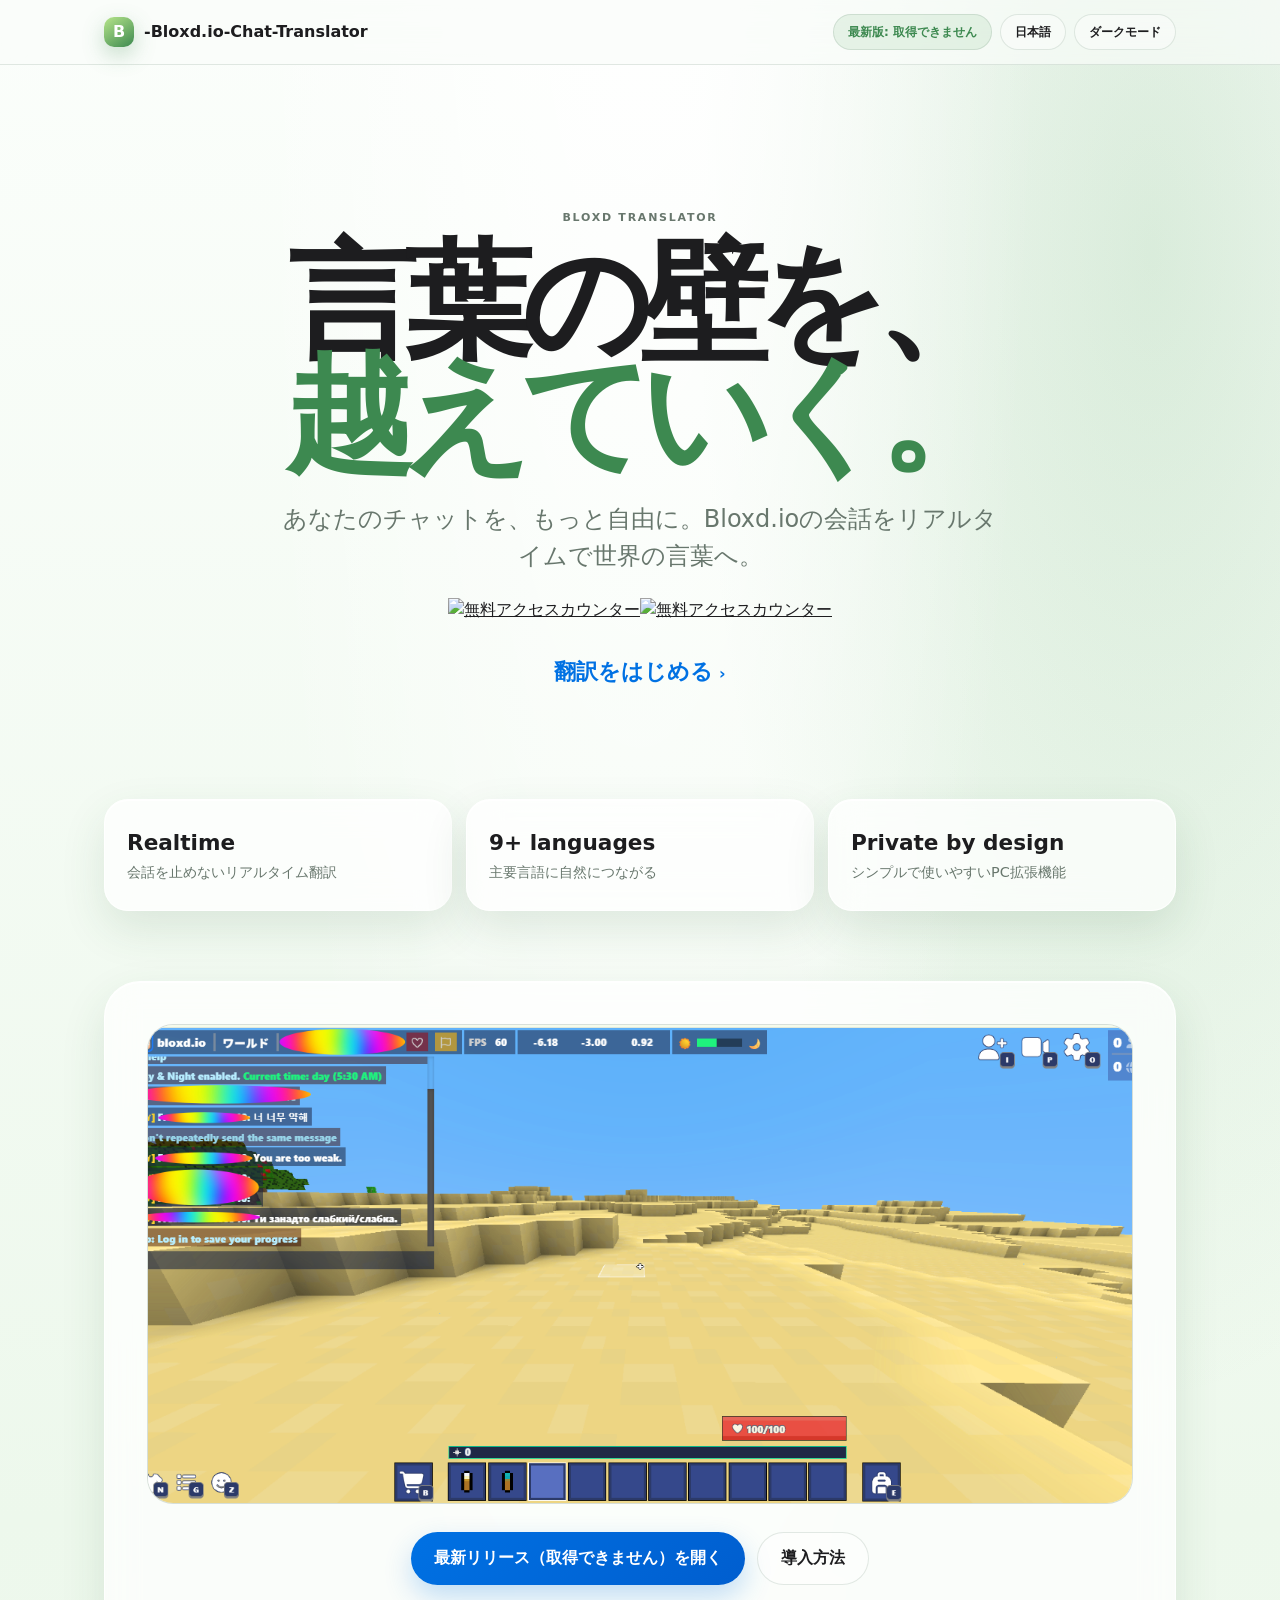
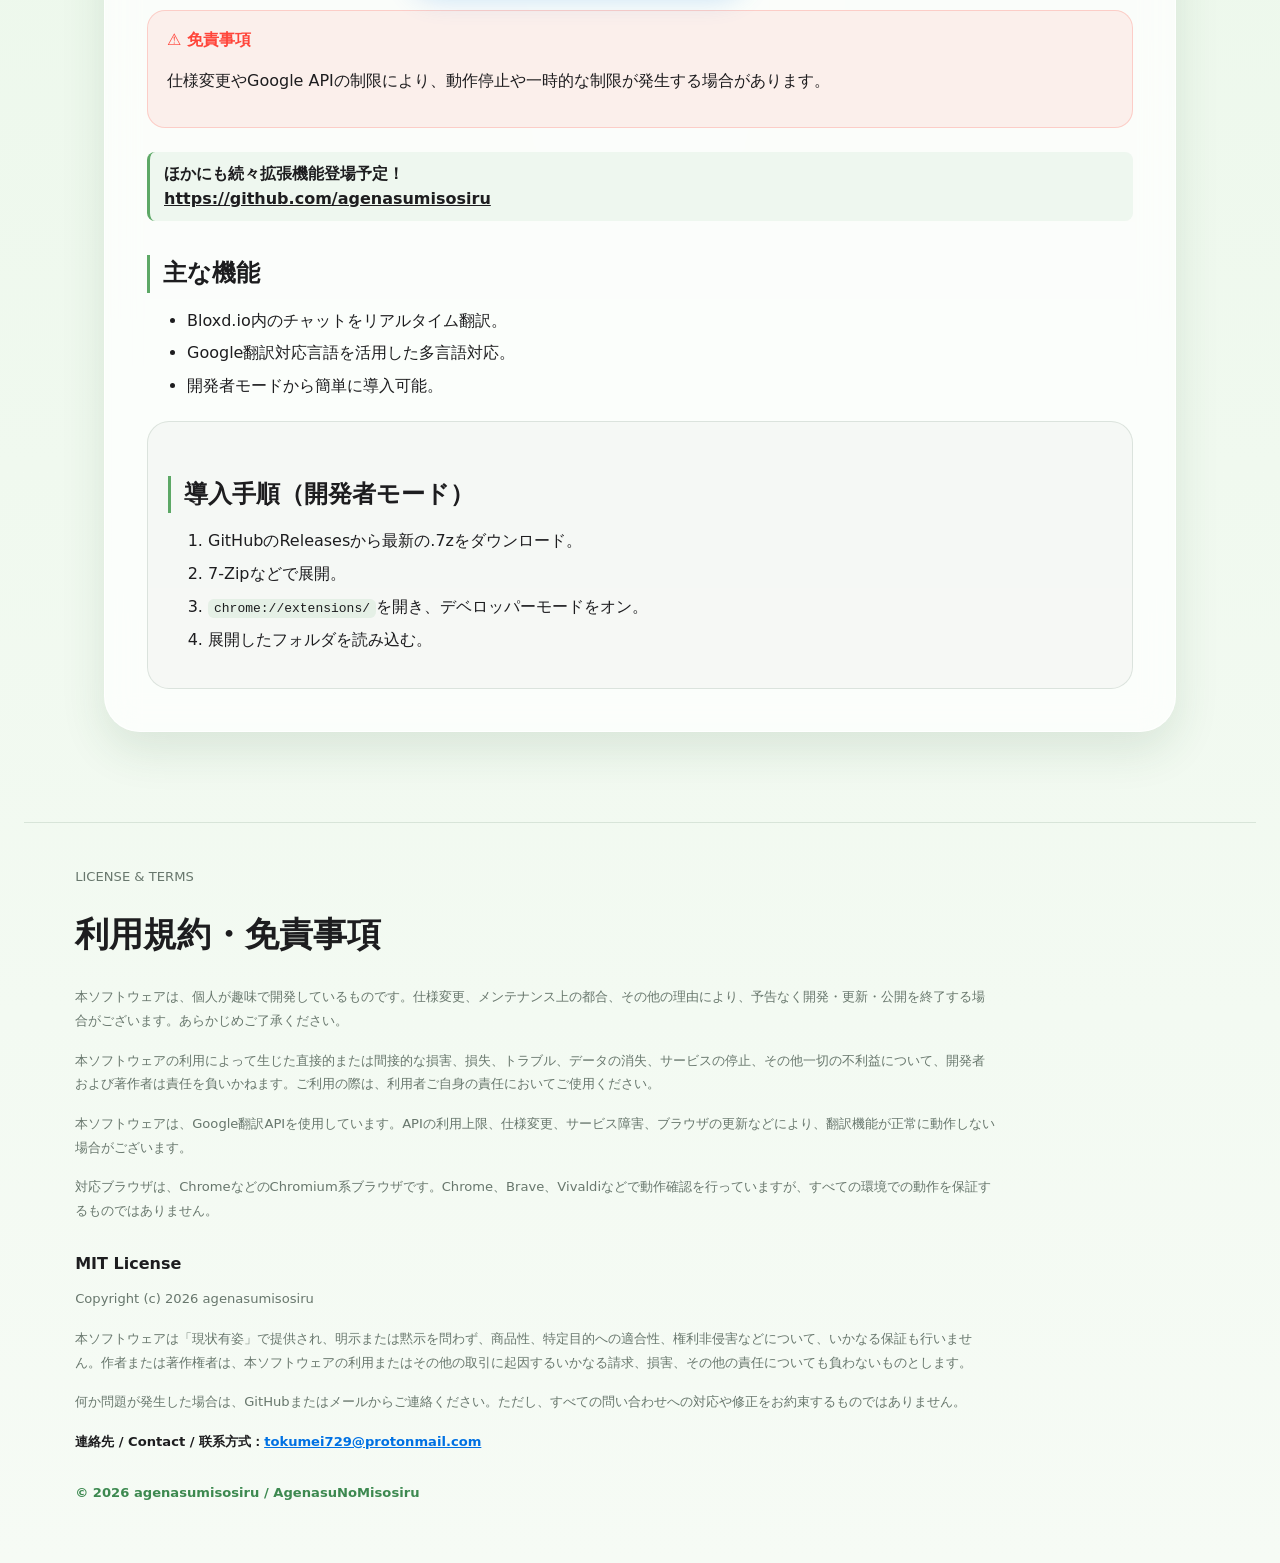
==== commit 268367db: "Update index.html" ====
--- a/index.html
+++ b/index.html
@@ -510,7 +510,8 @@
             <span class="lang-zh">的壁垒。</span>
           </em>
         </h1>
-        <p class="hero-copy lang-ja">あなたのチャットを、もっと自由に。Bloxd.ioの会話をリアルタイムで世界の言葉へ。そんな拡張機能です。</p>
+        <p class="hero-copy lang-ja">あなたのチャットを、もっと自由に。Bloxd.ioの会話をリアルタイムで世界の言葉へ。<nobr><table border="0" cellspacing="0" cellpadding="0"><tbody><tr><td><a href="https://ctr.stylemap.co.jp/"><img src="https://www.f-counter.net/ani1/68/1790315882/" alt="無料アクセスカウンター" border="0" style="margin:0px; padding:0px; border:0px; vertical-align:bottom"></a></td>
+<td><a href="https://ctr.stylemap.co.jp/"><img src="https://www.f-counter.net/ani2/68/1790315882/" alt="無料アクセスカウンター" border="0" style="margin:0px; padding:0px; border:0px; vertical-align:bottom"></a></td></tr></tbody></table></nobr></p>
         <p class="hero-copy lang-en">Your chat, without boundaries. Translate conversations in Bloxd.io into the language of your world.</p>
         <p class="hero-copy lang-zh">无边界的聊天。将Bloxd.io中的对话实时翻译成您的语言。</p>
         <a class="hero-link" href="#product">
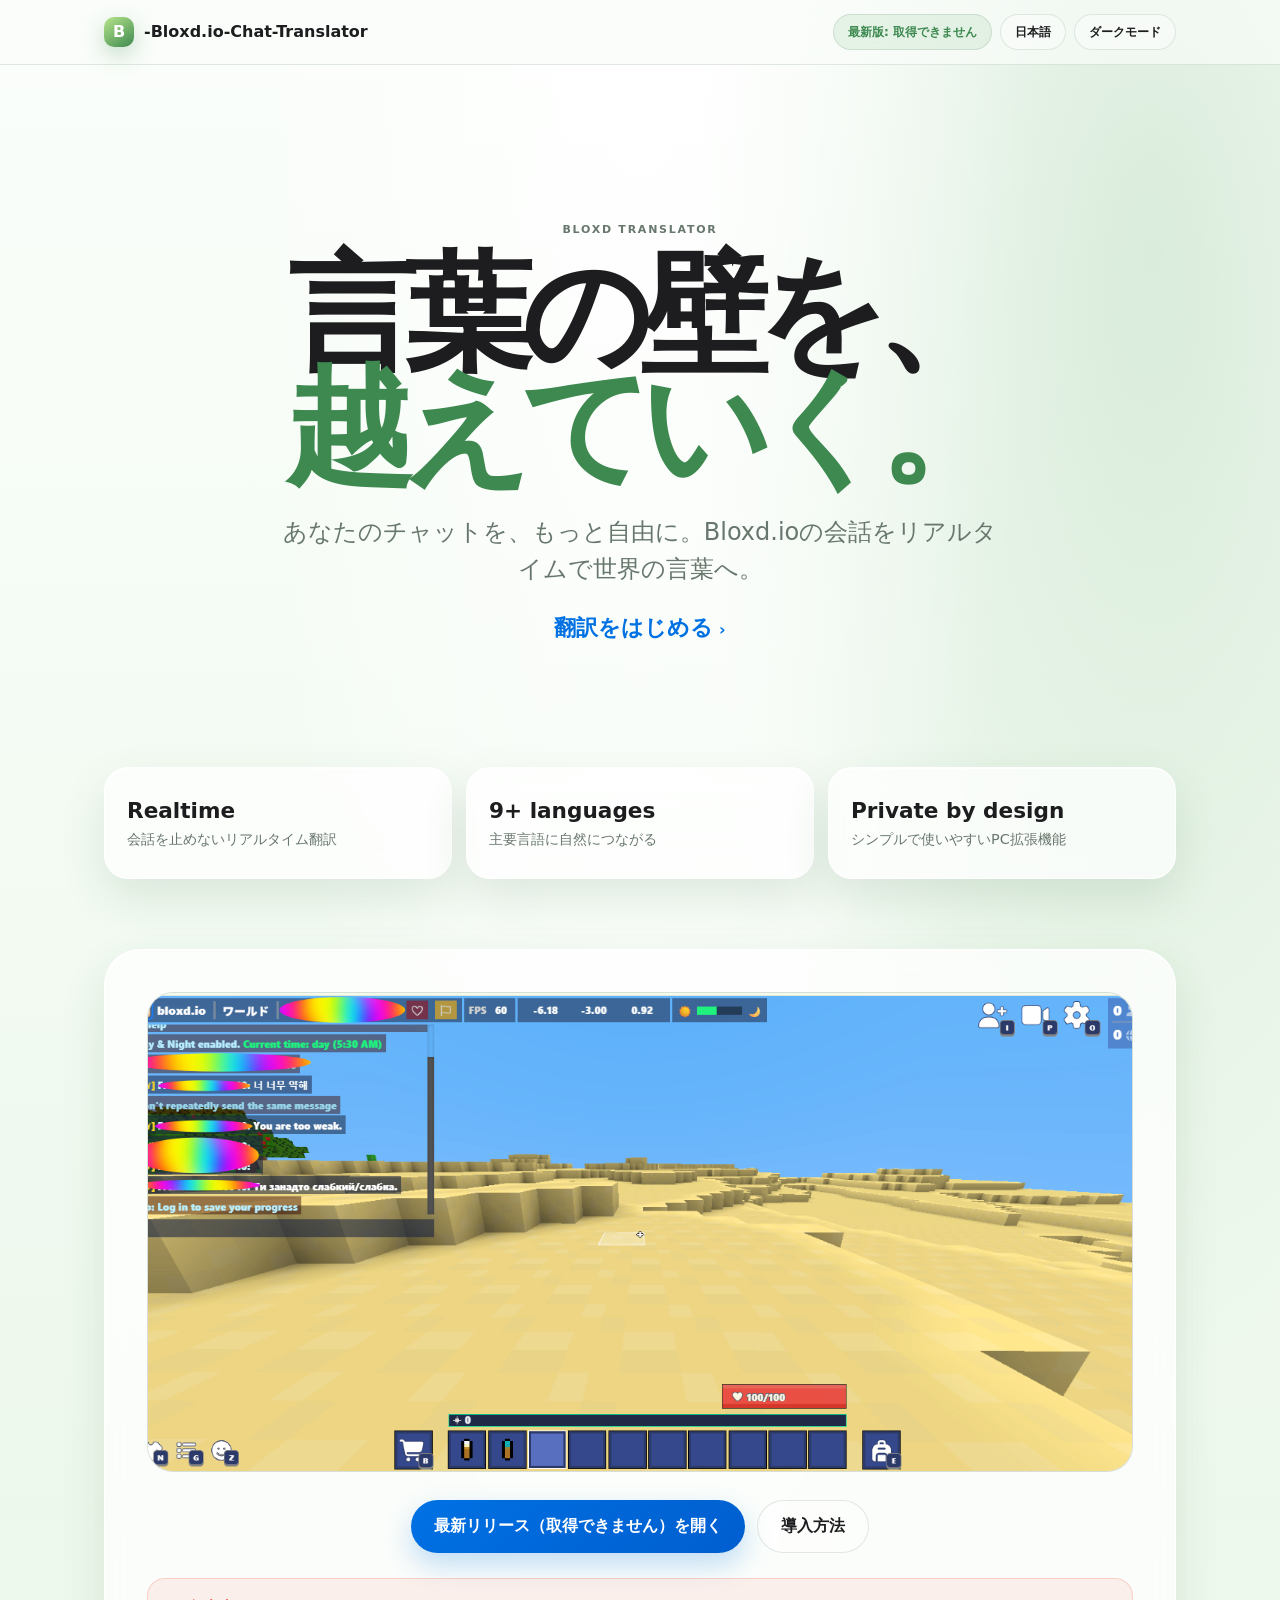
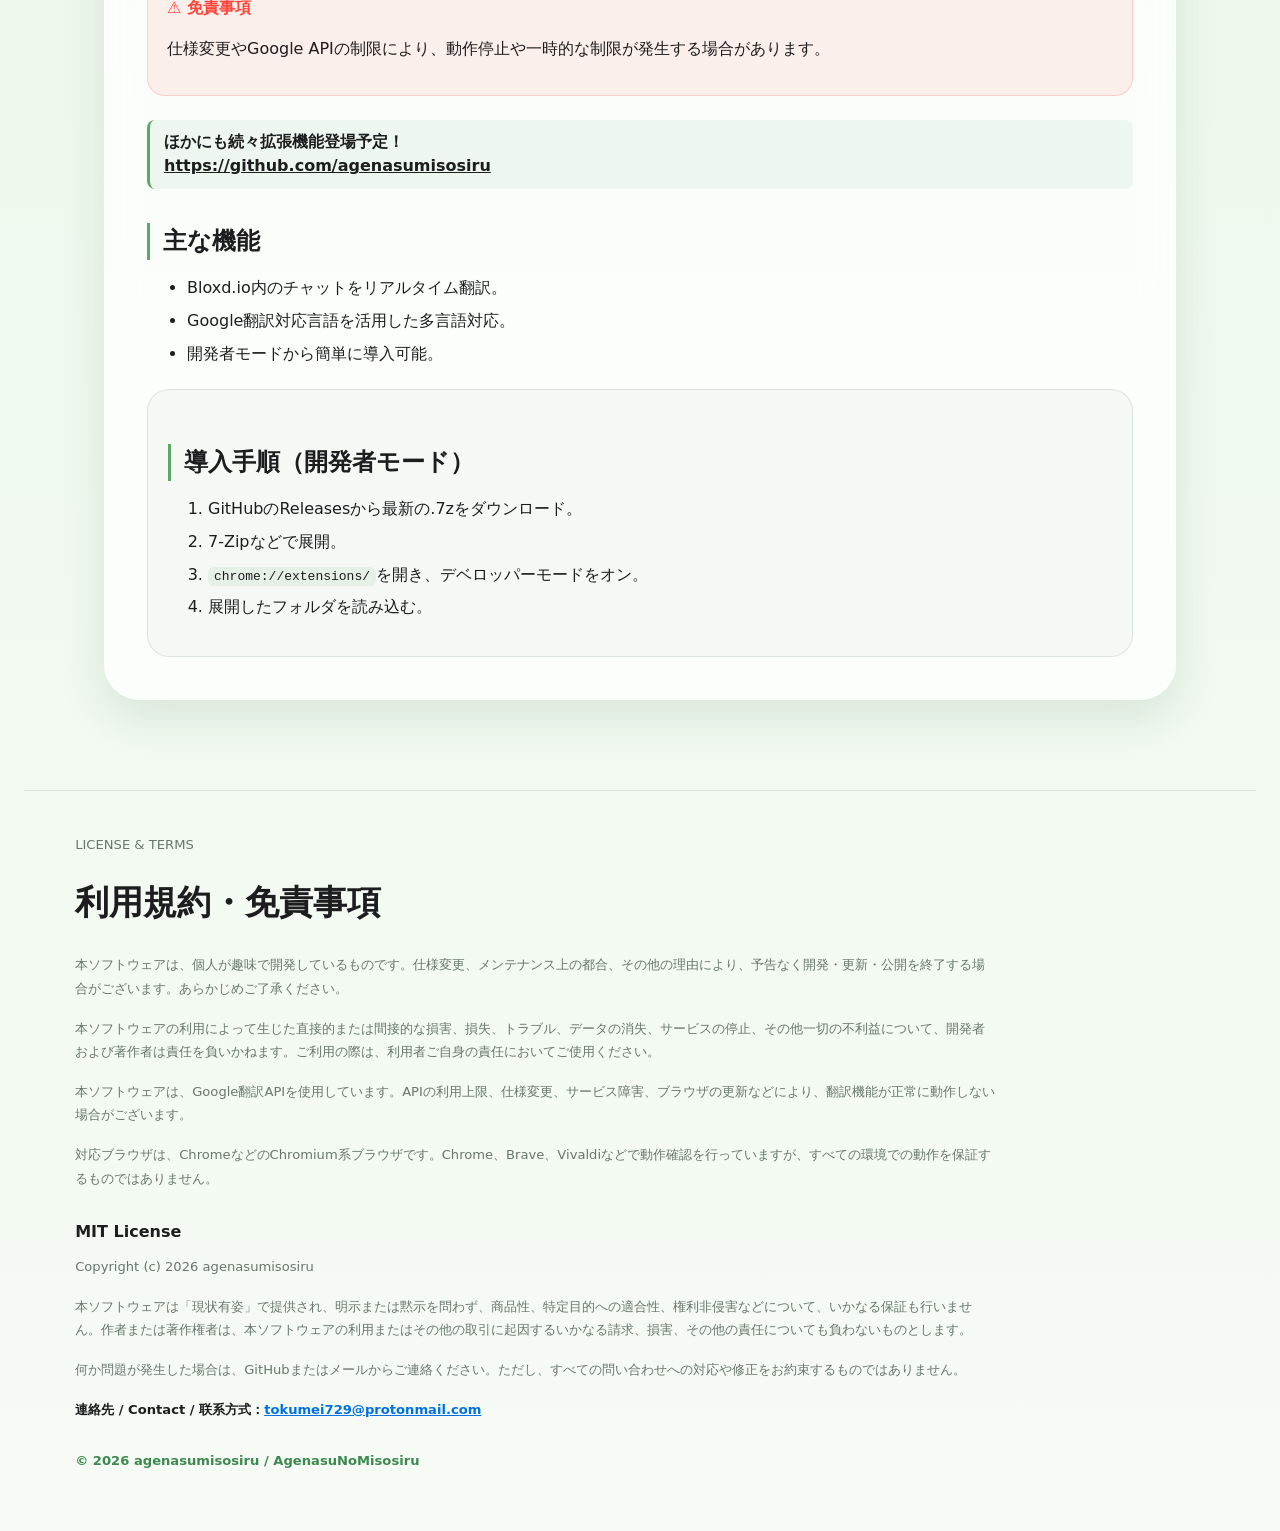
==== commit 6a1bc88e: "Update index.html" ====
--- a/index.html
+++ b/index.html
@@ -510,8 +510,7 @@
             <span class="lang-zh">的壁垒。</span>
           </em>
         </h1>
-        <p class="hero-copy lang-ja">あなたのチャットを、もっと自由に。Bloxd.ioの会話をリアルタイムで世界の言葉へ。<nobr><table border="0" cellspacing="0" cellpadding="0"><tbody><tr><td><a href="https://ctr.stylemap.co.jp/"><img src="https://www.f-counter.net/ani1/68/1790315882/" alt="無料アクセスカウンター" border="0" style="margin:0px; padding:0px; border:0px; vertical-align:bottom"></a></td>
-<td><a href="https://ctr.stylemap.co.jp/"><img src="https://www.f-counter.net/ani2/68/1790315882/" alt="無料アクセスカウンター" border="0" style="margin:0px; padding:0px; border:0px; vertical-align:bottom"></a></td></tr></tbody></table></nobr></p>
+        <p class="hero-copy lang-ja">あなたのチャットを、もっと自由に。Bloxd.ioの会話をリアルタイムで世界の言葉へ。
         <p class="hero-copy lang-en">Your chat, without boundaries. Translate conversations in Bloxd.io into the language of your world.</p>
         <p class="hero-copy lang-zh">无边界的聊天。将Bloxd.io中的对话实时翻译成您的语言。</p>
         <a class="hero-link" href="#product">
